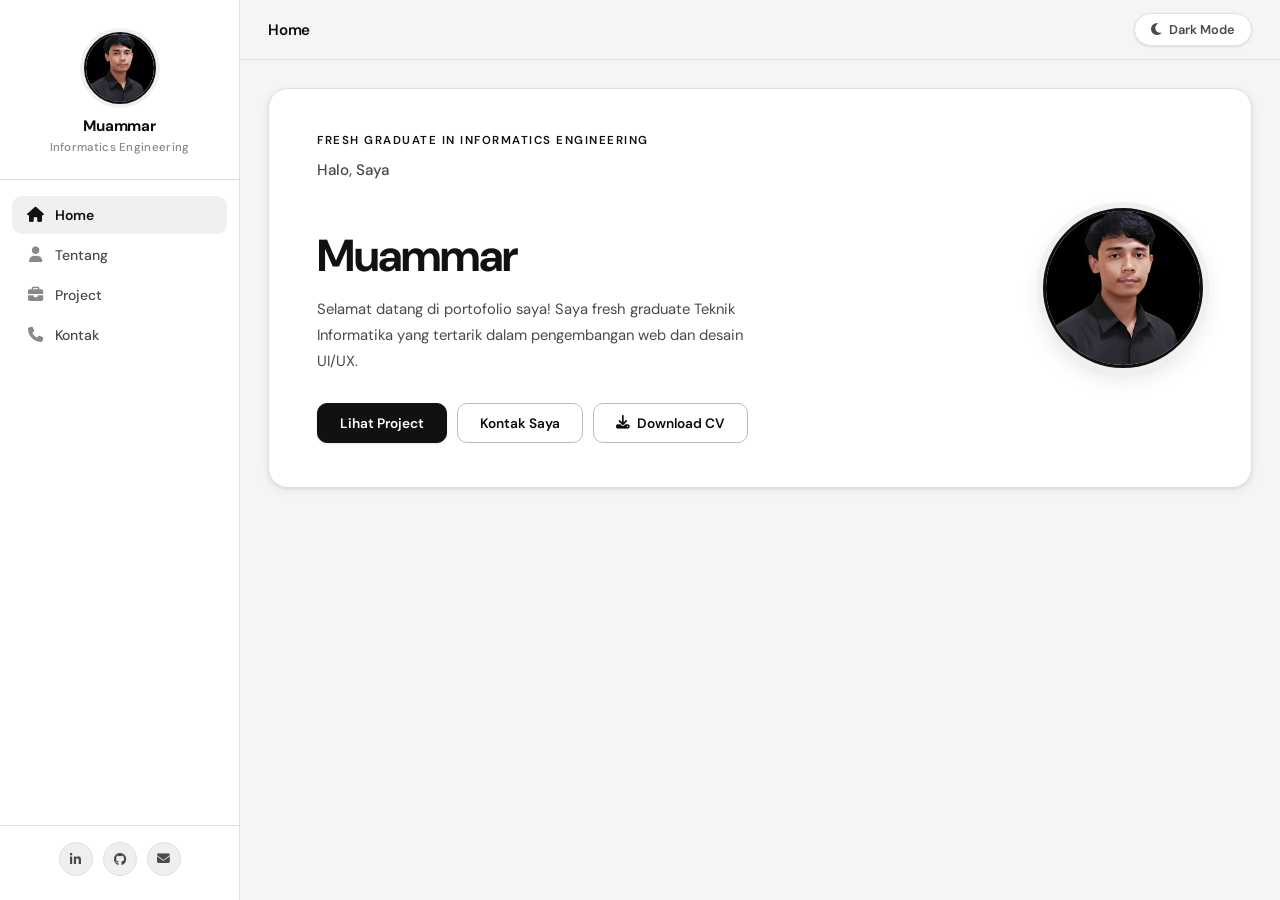
==== index.html @ 7c65591d "Add files via upload" ====
<!DOCTYPE html>
<html lang="id">
<head>
    <meta charset="UTF-8">
    <meta name="viewport" content="width=device-width, initial-scale=1.0, maximum-scale=5.0, viewport-fit=cover">
    <title>MUAMMAR - Home</title>
    <link rel="stylesheet" href="style.css">
    <link rel="stylesheet" href="https://cdnjs.cloudflare.com/ajax/libs/font-awesome/6.4.0/css/all.min.css">
    <link rel="preconnect" href="https://fonts.googleapis.com">
    <link rel="preconnect" href="https://fonts.gstatic.com" crossorigin>
    <link href="https://fonts.googleapis.com/css2?family=DM+Sans:wght@300;400;500;600;700&family=DM+Mono:wght@400;500&display=swap" rel="stylesheet">
    <link rel="icon" href="data:image/svg+xml,<svg xmlns=%22http://www.w3.org/2000/svg%22 viewBox=%220 0 100 100%22><text y=%22.9em%22 font-size=%2290%22>👨‍💻</text></svg>">
</head>
<body>

    <!-- SIDEBAR -->
    <aside class="sidebar" id="sidebar">
        <div class="sidebar-profile">
            <div class="sidebar-avatar">
                <img src="foto/foto1.jpeg" alt="Muammar">
            </div>
            <div class="sidebar-name">Muammar</div>
            <div class="sidebar-role">Informatics Engineering</div>
        </div>

        <nav class="sidebar-nav">
            <a href="index.html" class="nav-item active">
                <i class="fas fa-house"></i>
                <span>Home</span>
            </a>
            <a href="about.html" class="nav-item">
                <i class="fas fa-user"></i>
                <span>Tentang</span>
            </a>
            <a href="project.html" class="nav-item">
                <i class="fas fa-briefcase"></i>
                <span>Project</span>
            </a>
            <a href="contact.html" class="nav-item">
                <i class="fas fa-phone"></i>
                <span>Kontak</span>
            </a>
        </nav>

        <div class="sidebar-footer">
            <div class="sidebar-social">
                <a href="https://www.linkedin.com/in/muammar473/" target="_blank" aria-label="LinkedIn"><i class="fab fa-linkedin-in"></i></a>
                <a href="https://github.com/Ammar40404" target="_blank" aria-label="GitHub"><i class="fab fa-github"></i></a>
                <a href="mailto:muamar.idm008@gmail.com" aria-label="Email"><i class="fas fa-envelope"></i></a>
            </div>
        </div>
    </aside>

    <!-- MAIN WRAPPER -->
    <div class="main-wrapper">

        <!-- TOPBAR -->
        <header class="topbar">
            <div class="topbar-left">
                <span class="topbar-page">Home</span>
            </div>
            <div class="topbar-right">
                <button id="theme-toggle" class="theme-btn" aria-label="Toggle theme">
                    <i class="fas fa-moon" id="theme-icon"></i>
                    <span id="theme-label">Dark Mode</span>
                </button>
            </div>
        </header>

        <!-- PAGE CONTENT -->
        <main class="page-content">

            <!-- Hero Card -->
            <section class="hero-section">
                <div class="hero-card">
                    <div class="hero-card-body">
                        <div class="hero-text-block">
                            <p class="hero-eyebrow">Fresh Graduate in Informatics Engineering</p>
                            <h1 class="hero-name"><span class="hero-hi">Halo, Saya</span><br><span class="hero-highlight">Muammar</span></h1>
                            <p class="hero-desc">
                                Selamat datang di portofolio saya! Saya fresh graduate Teknik Informatika
                                yang tertarik dalam pengembangan web dan desain UI/UX.
                            </p>
                            <div class="hero-actions">
                                <a href="project.html" class="btn-primary">Lihat Project</a>
                                <a href="contact.html" class="btn-outline">Kontak Saya</a>
                                <a href="assets/MUAMMAR_CV.pdf" class="btn-outline" target="_blank" download>
                                    <i class="fas fa-download"></i> Download CV
                                </a>
                            </div>
                        </div>
                        <div class="hero-image-block">
                            <div class="hero-avatar-ring">
                                <img src="foto/foto1.jpeg" alt="Muammar" class="hero-avatar">
                            </div>
                        </div>
                    </div>
                </div>
            </section>

            
        </main>
    </div>

    <!-- MOBILE BOTTOM NAV -->
    <nav class="bottom-nav">
        <a href="index.html" class="bnav-item active">
            <i class="fas fa-house"></i>
            <span>Home</span>
        </a>
        <a href="about.html" class="bnav-item">
            <i class="fas fa-user"></i>
            <span>Tentang</span>
        </a>
        <a href="project.html" class="bnav-item">
            <i class="fas fa-briefcase"></i>
            <span>Project</span>
        </a>
        <a href="contact.html" class="bnav-item">
            <i class="fas fa-phone"></i>
            <span>Kontak</span>
        </a>
    </nav>

    <script src="script.js"></script>
</body>
</html>
---- style.css ----
/* ============================================================
   PORTOFOLIO MUAMMAR — STYLE.CSS
   Dashboard Sidebar Layout | Light & Dark Mode
   ============================================================ */

/* ===== CSS VARIABLES ===== */
:root {
    --sidebar-w: 240px;
    --topbar-h: 60px;
    --bottom-nav-h: 62px;

    /* Light Mode — Black & White */
    --bg:          #f5f5f5;
    --surface:     #ffffff;
    --surface-2:   #efefef;
    --border:      #e0e0e0;
    --border-2:    #bdbdbd;

    --text:        #0d0d0d;
    --text-2:      #4a4a4a;
    --text-3:      #888888;

    --accent:      #111111;
    --accent-dk:   #000000;
    --accent-lt:   #f0f0f0;

    --sidebar-bg:  #ffffff;
    --sidebar-border: #e0e0e0;
    --topbar-bg:   rgba(245, 245, 245, 0.96);

    --shadow-sm:   0 1px 3px rgba(0,0,0,0.07), 0 1px 2px rgba(0,0,0,0.04);
    --shadow:      0 2px 8px rgba(0,0,0,0.08), 0 1px 3px rgba(0,0,0,0.05);
    --shadow-lg:   0 8px 24px rgba(0,0,0,0.12), 0 2px 8px rgba(0,0,0,0.07);

    --radius-sm: 6px;
    --radius:    10px;
    --radius-lg: 14px;
    --radius-xl: 20px;
    --radius-full: 9999px;

    --transition: all 0.2s ease;
}

body.dark-mode {
    --bg:          #0a0a0a;
    --surface:     #141414;
    --surface-2:   #1c1c1c;
    --border:      #2a2a2a;
    --border-2:    #404040;

    --text:        #f2f2f2;
    --text-2:      #a0a0a0;
    --text-3:      #555555;

    --accent:      #eeeeee;
    --accent-dk:   #ffffff;
    --accent-lt:   #1e1e1e;

    --sidebar-bg:  #0f0f0f;
    --sidebar-border: #2a2a2a;
    --topbar-bg:   rgba(10, 10, 10, 0.96);

    --shadow-sm:   0 1px 3px rgba(0,0,0,0.4);
    --shadow:      0 2px 8px rgba(0,0,0,0.5);
    --shadow-lg:   0 8px 24px rgba(0,0,0,0.6);
}

/* ===== RESET ===== */
*, *::before, *::after { margin: 0; padding: 0; box-sizing: border-box; }

html { scroll-behavior: smooth; overflow-x: hidden; font-size: 16px; }

body {
    font-family: 'DM Sans', sans-serif;
    background-color: var(--bg);
    color: var(--text);
    min-height: 100vh;
    overflow-x: hidden;
    transition: background-color 0.3s ease, color 0.3s ease;
    -webkit-font-smoothing: antialiased;
}

a { text-decoration: none; color: inherit; transition: var(--transition); }
ul { list-style: none; }
img { max-width: 100%; height: auto; display: block; }
button { font-family: inherit; cursor: pointer; border: none; background: none; }

/* ============================================================
   SIDEBAR
   ============================================================ */
.sidebar {
    position: fixed;
    top: 0;
    left: 0;
    width: var(--sidebar-w);
    height: 100vh;
    background-color: var(--sidebar-bg);
    border-right: 1px solid var(--sidebar-border);
    display: flex;
    flex-direction: column;
    z-index: 100;
    transition: background-color 0.3s ease, border-color 0.3s ease;
    overflow-y: auto;
    overflow-x: hidden;
}

.sidebar::-webkit-scrollbar { width: 0; }

/* Profile block */
.sidebar-profile {
    padding: 32px 20px 24px;
    border-bottom: 1px solid var(--border);
    text-align: center;
}

.sidebar-avatar {
    width: 72px;
    height: 72px;
    border-radius: var(--radius-full);
    overflow: hidden;
    margin: 0 auto 12px;
    border: 2px solid var(--accent);
    box-shadow: 0 0 0 4px var(--accent-lt);
}

.sidebar-avatar img {
    width: 100%;
    height: 100%;
    object-fit: cover;
}

.sidebar-name {
    font-size: 0.95rem;
    font-weight: 700;
    color: var(--text);
    letter-spacing: -0.2px;
    margin-bottom: 4px;
}

.sidebar-role {
    font-size: 0.72rem;
    color: var(--text-3);
    font-weight: 500;
    letter-spacing: 0.3px;
}

/* Nav */
.sidebar-nav {
    flex: 1;
    padding: 16px 12px;
    display: flex;
    flex-direction: column;
    gap: 2px;
}

.nav-item {
    display: flex;
    align-items: center;
    gap: 11px;
    padding: 10px 14px;
    border-radius: var(--radius);
    color: var(--text-2);
    font-size: 0.875rem;
    font-weight: 500;
    transition: var(--transition);
    position: relative;
}

.nav-item i {
    font-size: 0.95rem;
    width: 18px;
    text-align: center;
    flex-shrink: 0;
    color: var(--text-3);
    transition: var(--transition);
}

.nav-item:hover {
    background-color: var(--surface-2);
    color: var(--text);
}

.nav-item:hover i { color: var(--accent); }

.nav-item.active {
    background-color: var(--accent-lt);
    color: var(--accent);
    font-weight: 600;
}

.nav-item.active i { color: var(--accent); }

/* Sidebar footer */
.sidebar-footer {
    padding: 16px 20px 24px;
    border-top: 1px solid var(--border);
}

.sidebar-social {
    display: flex;
    justify-content: center;
    gap: 10px;
}

.sidebar-social a {
    width: 34px;
    height: 34px;
    border-radius: var(--radius-full);
    background-color: var(--surface-2);
    border: 1px solid var(--border);
    display: flex;
    align-items: center;
    justify-content: center;
    font-size: 0.8rem;
    color: var(--text-2);
    transition: var(--transition);
}

.sidebar-social a:hover {
    background-color: var(--accent);
    color: #fff;
    border-color: var(--accent);
}

body.dark-mode .sidebar-social a:hover { color: #0a0a0a; }

/* ============================================================
   MAIN WRAPPER + TOPBAR
   ============================================================ */
.main-wrapper {
    margin-left: var(--sidebar-w);
    min-height: 100vh;
    display: flex;
    flex-direction: column;
}

.topbar {
    position: sticky;
    top: 0;
    z-index: 90;
    height: var(--topbar-h);
    background-color: var(--topbar-bg);
    backdrop-filter: blur(16px);
    -webkit-backdrop-filter: blur(16px);
    border-bottom: 1px solid var(--border);
    display: flex;
    align-items: center;
    justify-content: space-between;
    padding: 0 28px;
    transition: background-color 0.3s ease, border-color 0.3s ease;
}

.topbar-left { display: flex; align-items: center; gap: 12px; }

.topbar-page {
    font-size: 0.95rem;
    font-weight: 600;
    color: var(--text);
    letter-spacing: -0.2px;
}

.topbar-right { display: flex; align-items: center; gap: 12px; }

/* Theme button */
.theme-btn {
    display: flex;
    align-items: center;
    gap: 8px;
    padding: 7px 16px;
    background-color: var(--surface);
    border: 1px solid var(--border);
    border-radius: var(--radius-full);
    font-size: 0.8rem;
    font-weight: 600;
    color: var(--text-2);
    transition: var(--transition);
    box-shadow: var(--shadow-sm);
    cursor: pointer;
}

.theme-btn i { font-size: 0.85rem; }

.theme-btn:hover {
    border-color: var(--accent);
    color: var(--accent);
    background-color: var(--accent-lt);
}

/* ============================================================
   PAGE CONTENT
   ============================================================ */
.page-content {
    flex: 1;
    padding: 28px;
    display: flex;
    flex-direction: column;
    gap: 20px;
    max-width: 1100px;
    width: 100%;
}

/* ============================================================
   HOME PAGE
   ============================================================ */

/* Hero Card */
.hero-section { width: 100%; }

.hero-card {
    background-color: var(--surface);
    border: 1px solid var(--border);
    border-radius: var(--radius-xl);
    box-shadow: var(--shadow);
    overflow: hidden;
}

.hero-card-body {
    display: grid;
    grid-template-columns: 1fr auto;
    align-items: center;
    gap: 40px;
    padding: 44px 48px;
}

.hero-eyebrow {
    font-size: 0.72rem;
    font-weight: 600;
    text-transform: uppercase;
    letter-spacing: 1.5px;
    color: var(--accent);
    margin-bottom: 14px;
}

.hero-name {
    font-size: clamp(2rem, 4vw, 2.8rem);
    font-weight: 700;
    line-height: 1.1;
    margin-bottom: 16px;
    color: var(--text);
    letter-spacing: -1px;
}

.hero-hi {
    display: block;
    font-size: 0.95rem;
    font-weight: 500;
    color: var(--text-2);
    letter-spacing: 0;
    margin-bottom: 4px;
}

.hero-highlight { color: var(--accent); }

.hero-desc {
    font-size: 0.925rem;
    color: var(--text-2);
    line-height: 1.75;
    max-width: 440px;
    margin-bottom: 28px;
}

.hero-actions {
    display: flex;
    align-items: center;
    gap: 10px;
    flex-wrap: wrap;
}

.btn-primary {
    display: inline-flex;
    align-items: center;
    gap: 7px;
    padding: 10px 22px;
    background-color: var(--accent);
    color: #fff;
    border-radius: var(--radius);
    font-size: 0.855rem;
    font-weight: 600;
    border: 1.5px solid var(--accent);
    transition: var(--transition);
    box-shadow: var(--shadow-sm);
}

.btn-primary:hover {
    background-color: var(--accent-dk);
    border-color: var(--accent-dk);
    transform: translateY(-1px);
    box-shadow: var(--shadow);
}

body.dark-mode .btn-primary { color: #0a0a0a; }
body.dark-mode .btn-primary:hover { color: #0a0a0a; }

.btn-outline {
    display: inline-flex;
    align-items: center;
    gap: 7px;
    padding: 10px 22px;
    background-color: transparent;
    color: var(--text);
    border-radius: var(--radius);
    font-size: 0.855rem;
    font-weight: 600;
    border: 1.5px solid var(--border-2);
    transition: var(--transition);
}

.btn-outline:hover {
    border-color: var(--accent);
    color: var(--text);
    background-color: var(--accent-lt);
}

.hero-image-block { flex-shrink: 0; }

.hero-avatar-ring {
    width: 160px;
    height: 160px;
    border-radius: var(--radius-full);
    overflow: hidden;
    border: 3px solid var(--accent);
    box-shadow: 0 0 0 6px var(--accent-lt), var(--shadow-lg);
}

.hero-avatar {
    width: 100%;
    height: 100%;
    object-fit: cover;
}

/* Stats Row */
.stats-row {
    display: grid;
    grid-template-columns: repeat(4, 1fr);
    gap: 14px;
}

.stat-card {
    background-color: var(--surface);
    border: 1px solid var(--border);
    border-radius: var(--radius-lg);
    padding: 20px 18px;
    display: flex;
    align-items: center;
    gap: 14px;
    box-shadow: var(--shadow-sm);
    transition: var(--transition);
}

.stat-card:hover {
    border-color: var(--accent);
    box-shadow: var(--shadow);
    transform: translateY(-1px);
}

.stat-icon {
    width: 42px;
    height: 42px;
    border-radius: var(--radius);
    background-color: var(--accent-lt);
    display: flex;
    align-items: center;
    justify-content: center;
    font-size: 1rem;
    color: var(--accent);
    flex-shrink: 0;
}

.stat-value {
    font-size: 1.1rem;
    font-weight: 700;
    color: var(--text);
    letter-spacing: -0.3px;
    line-height: 1.1;
}

.stat-label {
    font-size: 0.72rem;
    color: var(--text-3);
    font-weight: 500;
    margin-top: 2px;
}

/* Quick Row */
.quick-row {
    display: grid;
    grid-template-columns: 1fr 1fr;
    gap: 14px;
}

.section-card {
    background-color: var(--surface);
    border: 1px solid var(--border);
    border-radius: var(--radius-lg);
    padding: 24px;
    box-shadow: var(--shadow-sm);
}

.section-card-header {
    display: flex;
    align-items: center;
    gap: 10px;
    margin-bottom: 18px;
    padding-bottom: 14px;
    border-bottom: 1px solid var(--border);
}

.section-card-header i {
    width: 32px;
    height: 32px;
    border-radius: var(--radius-sm);
    background-color: var(--accent-lt);
    color: var(--accent);
    display: flex;
    align-items: center;
    justify-content: center;
    font-size: 0.85rem;
}

.section-card-header h2,
.section-card-header h3 {
    font-size: 0.95rem;
    font-weight: 700;
    color: var(--text);
    letter-spacing: -0.2px;
}

.section-card-header h2::after { display: none; }

/* Skill pills */
.skill-pills {
    display: flex;
    flex-wrap: wrap;
    gap: 7px;
}

.pill {
    padding: 5px 12px;
    background-color: var(--surface-2);
    border: 1px solid var(--border);
    border-radius: var(--radius-full);
    font-size: 0.78rem;
    font-weight: 500;
    color: var(--text-2);
    transition: var(--transition);
}

.pill:hover {
    background-color: var(--accent-lt);
    border-color: var(--accent);
    color: var(--accent);
}

/* Info list */
.info-list {
    display: flex;
    flex-direction: column;
    gap: 10px;
}

.info-list li {
    display: flex;
    align-items: center;
    gap: 10px;
    font-size: 0.855rem;
    color: var(--text-2);
    font-weight: 400;
}

.info-list li i {
    width: 16px;
    color: var(--accent);
    font-size: 0.8rem;
    flex-shrink: 0;
}

/* ============================================================
   ABOUT PAGE
   ============================================================ */
.about-section { width: 100%; }

.about-desc {
    font-size: 0.925rem;
    color: var(--text-2);
    line-height: 1.82;
    margin: 0;
}

.about-desc strong { color: var(--text); font-weight: 600; }

/* Two col */
.two-col-row {
    display: grid;
    grid-template-columns: 1fr 1fr;
    gap: 14px;
}

/* Timeline */
.timeline-item {
    display: flex;
    gap: 14px;
    align-items: flex-start;
}

.timeline-dot {
    width: 10px;
    height: 10px;
    border-radius: var(--radius-full);
    background-color: var(--border-2);
    margin-top: 5px;
    flex-shrink: 0;
}

.timeline-dot.accent { background-color: var(--accent); }

.timeline-title {
    font-size: 0.9rem;
    font-weight: 700;
    color: var(--text);
    margin-bottom: 3px;
}

.timeline-sub {
    font-size: 0.82rem;
    color: var(--text-2);
    margin-bottom: 8px;
}

.timeline-meta {
    display: flex;
    align-items: center;
    gap: 8px;
    flex-wrap: wrap;
    margin-bottom: 8px;
}

.badge-date {
    font-size: 0.72rem;
    font-weight: 600;
    background-color: var(--surface-2);
    border: 1px solid var(--border);
    border-radius: var(--radius-full);
    padding: 3px 10px;
    color: var(--text-2);
}

.badge-info {
    font-size: 0.72rem;
    font-weight: 600;
    background-color: var(--accent-lt);
    border: 1px solid var(--accent);
    border-radius: var(--radius-full);
    padding: 3px 10px;
    color: var(--accent);
}

.cert-link {
    display: inline-flex;
    align-items: center;
    gap: 6px;
    font-size: 0.8rem;
    font-weight: 600;
    color: var(--accent);
    padding: 7px 14px;
    border: 1px solid var(--accent);
    border-radius: var(--radius);
    transition: var(--transition);
}

.cert-link:hover {
    background-color: var(--accent);
    color: #fff;
}

body.dark-mode .cert-link:hover { color: #0a0a0a; }

.cert-link i { font-size: 0.7rem; }

/* Skills grid about */
.skills-grid-about {
    display: grid;
    grid-template-columns: repeat(5, 1fr);
    gap: 10px;
}

@media (min-width: 900px) {
    .skills-grid-about { grid-template-columns: repeat(6, 1fr); }
}

.skill-about-item {
    display: flex;
    flex-direction: column;
    align-items: center;
    gap: 7px;
    padding: 14px 8px;
    background-color: var(--surface-2);
    border: 1px solid var(--border);
    border-radius: var(--radius);
    transition: var(--transition);
}

.skill-about-item:hover {
    border-color: var(--accent);
    background-color: var(--accent-lt);
    transform: translateY(-2px);
    box-shadow: var(--shadow);
}

.skill-about-item img {
    width: 30px;
    height: 30px;
    object-fit: contain;
}

.skill-about-item span {
    font-size: 0.68rem;
    font-weight: 600;
    color: var(--text-2);
    letter-spacing: 0.2px;
}

.skill-about-item:hover span { color: var(--accent); }

/* ============================================================
   PROJECT PAGE
   ============================================================ */

/* Filter bar */
.project-filter-bar {
    display: flex;
    gap: 8px;
    flex-wrap: wrap;
    margin-bottom: 4px;
}

.filter-btn {
    padding: 7px 18px;
    border-radius: var(--radius-full);
    border: 1.5px solid var(--border);
    background-color: var(--surface);
    font-size: 0.8rem;
    font-weight: 600;
    color: var(--text-2);
    transition: var(--transition);
    cursor: pointer;
    box-shadow: var(--shadow-sm);
}

.filter-btn:hover {
    border-color: var(--accent);
    color: var(--accent);
    background-color: var(--accent-lt);
}

.filter-btn.active {
    background-color: var(--accent);
    color: #fff;
    border-color: var(--accent);
}

body.dark-mode .filter-btn.active { color: #0a0a0a; }

/* Projects grid */
.projects-grid {
    display: grid;
    grid-template-columns: repeat(4, 1fr);
    gap: 14px;
}

.project-item {
    opacity: 1;
    transition: opacity 0.25s ease;
}

.project-card {
    border-radius: var(--radius-lg);
    overflow: hidden;
    cursor: pointer;
    box-shadow: var(--shadow);
    transition: transform 0.28s ease, box-shadow 0.28s ease;
    background-color: var(--surface-2);
}

.project-card:hover {
    transform: translateY(-5px);
    box-shadow: var(--shadow-lg);
}

.project-img-wrap {
    position: relative;
    aspect-ratio: 3 / 4;
    overflow: hidden;
}

.project-img-wrap img {
    width: 100%;
    height: 100%;
    object-fit: cover;
    transition: transform 0.5s ease;
}

.project-card:hover .project-img-wrap img {
    transform: scale(1.06);
}

.project-img-wrap::after {
    content: '';
    position: absolute;
    inset: 0;
    background: linear-gradient(to bottom, transparent 35%, rgba(0,0,0,0.3) 60%, rgba(0,0,0,0.85) 100%);
    z-index: 1;
}

.proj-badge {
    position: absolute;
    top: 10px;
    left: 10px;
    padding: 3px 10px;
    font-size: 0.6rem;
    font-weight: 700;
    text-transform: uppercase;
    letter-spacing: 0.5px;
    border-radius: var(--radius-sm);
    z-index: 3;
}

.proj-badge.web      { background: #111; color: #fff; }
.proj-badge.uiux     { background: #6c5ce7; color: #fff; }
.proj-badge.branding { background: #1a9e6e; color: #fff; }
.proj-badge.mobile   { background: #e17055; color: #fff; }

.proj-overlay {
    position: absolute;
    bottom: 0;
    left: 0;
    right: 0;
    padding: 10px 14px 16px;
    z-index: 2;
}

.proj-overlay-label {
    display: block;
    font-size: 0.6rem;
    color: rgba(255,255,255,0.65);
    font-weight: 500;
    letter-spacing: 0.3px;
    margin-bottom: 3px;
}

.proj-overlay h3 {
    font-size: clamp(0.78rem, 1.1vw, 1rem);
    font-weight: 700;
    color: #fff;
    line-height: 1.25;
    text-shadow: 0 1px 4px rgba(0,0,0,0.4);
}

/* ============================================================
   CONTACT PAGE
   ============================================================ */
.contact-grid {
    display: grid;
    grid-template-columns: repeat(2, 1fr);
    gap: 14px;
    max-width: 700px;
}

@media (min-width: 800px) {
    .contact-grid { grid-template-columns: repeat(4, 1fr); max-width: 100%; }
}

.contact-card {
    background-color: var(--surface);
    border: 1px solid var(--border);
    border-radius: var(--radius-lg);
    padding: 28px 20px 24px;
    text-align: center;
    display: flex;
    flex-direction: column;
    align-items: center;
    gap: 10px;
    box-shadow: var(--shadow-sm);
    transition: var(--transition);
}

.contact-card:hover {
    border-color: var(--accent);
    box-shadow: var(--shadow-lg);
    transform: translateY(-3px);
}

.contact-card-icon {
    width: 48px;
    height: 48px;
    border-radius: var(--radius-full);
    background-color: var(--accent-lt);
    color: var(--accent);
    display: flex;
    align-items: center;
    justify-content: center;
    font-size: 1.1rem;
    flex-shrink: 0;
    transition: var(--transition);
}

.contact-card:hover .contact-card-icon {
    background-color: var(--accent);
    color: #fff;
}

.contact-card h4 {
    font-size: 0.85rem;
    font-weight: 700;
    color: var(--text);
}

.contact-card p {
    font-size: 0.8rem;
    color: var(--text-2);
    margin: 0;
    word-break: break-word;
    line-height: 1.5;
}

.contact-social-card { grid-column: 1 / -1; }

@media (min-width: 800px) {
    .contact-social-card { grid-column: span 1; }
}

.contact-socials {
    display: flex;
    justify-content: center;
    gap: 10px;
    margin-top: 4px;
}

.contact-socials a {
    width: 38px;
    height: 38px;
    border-radius: var(--radius-full);
    background-color: var(--surface-2);
    border: 1px solid var(--border);
    display: flex;
    align-items: center;
    justify-content: center;
    font-size: 0.88rem;
    color: var(--text-2);
    transition: var(--transition);
}

.contact-socials a:hover {
    background-color: var(--accent);
    color: #fff;
    border-color: var(--accent);
    transform: translateY(-2px);
}

body.dark-mode .contact-socials a:hover { color: #0a0a0a; }

/* ============================================================
   MODAL (reused from project page)
   ============================================================ */
.modal {
    display: none;
    position: fixed;
    inset: 0;
    background-color: rgba(0,0,0,0.80);
    z-index: 9999;
    overflow-y: auto;
    backdrop-filter: blur(5px);
    -webkit-backdrop-filter: blur(5px);
}

.modal.show { display: block; }

.modal-content {
    position: relative;
    background-color: var(--surface);
    border: 1px solid var(--border);
    margin: 40px auto;
    max-width: 1100px;
    width: 95%;
    border-radius: var(--radius-xl);
    box-shadow: 0 32px 80px rgba(0,0,0,0.35);
    animation: modalIn 0.3s cubic-bezier(0.22,1,0.36,1);
}

@keyframes modalIn {
    from { transform: translateY(40px) scale(0.97); opacity: 0; }
    to   { transform: translateY(0) scale(1); opacity: 1; }
}

.modal-header {
    padding: 14px 20px;
    border-bottom: 1px solid var(--border);
    display: flex;
    justify-content: flex-end;
}

.modal-close {
    background: none;
    border: none;
    font-size: 1.6rem;
    cursor: pointer;
    color: var(--text-3);
    width: 36px;
    height: 36px;
    display: flex;
    align-items: center;
    justify-content: center;
    border-radius: var(--radius-full);
    transition: var(--transition);
    line-height: 1;
}

.modal-close:hover {
    background-color: var(--surface-2);
    color: var(--text);
    transform: rotate(90deg);
}

.modal-body { padding: 24px 26px 28px; }

.modal-grid {
    display: grid;
    grid-template-columns: 1fr 1fr;
    gap: 32px;
    align-items: start;
}

.modal-left {
    display: flex;
    flex-direction: column;
    gap: 16px;
}

.modal-main-image {
    width: 100%;
    background-color: var(--surface-2);
    border-radius: var(--radius-lg);
    overflow: hidden;
    border: 1px solid var(--border);
    display: flex;
    align-items: center;
    justify-content: center;
    max-height: 440px;
}

.modal-main-image img {
    width: 100%;
    height: auto;
    object-fit: contain;
    max-height: 440px;
    display: block;
}

.modal-thumbnails-section {
    background-color: var(--surface-2);
    border: 1px solid var(--border);
    border-radius: var(--radius-lg);
    padding: 14px 16px;
}

.modal-thumbnails-wrapper {
    display: flex;
    align-items: center;
    gap: 8px;
    width: 100%;
}

.thumb-nav {
    width: 28px;
    height: 28px;
    border-radius: var(--radius-full);
    background-color: var(--accent);
    color: #fff;
    border: none;
    display: flex;
    align-items: center;
    justify-content: center;
    cursor: pointer;
    flex-shrink: 0;
    transition: var(--transition);
}

body.dark-mode .thumb-nav { color: #0a0a0a; }

.thumb-nav:hover:not(:disabled) { background-color: var(--accent-dk); }

.thumb-nav:disabled {
    background-color: var(--surface-2);
    color: var(--text-3);
    cursor: not-allowed;
    opacity: 0.5;
}

.thumb-nav i { font-size: 0.7rem; }

.modal-thumbnails-container {
    flex: 1;
    overflow: hidden;
    border-radius: var(--radius-sm);
    width: calc(7 * (72px + 8px));
}

.modal-thumbnails {
    display: flex;
    gap: 8px;
    transition: transform 0.3s ease;
    will-change: transform;
}

.modal-thumb {
    width: 72px;
    height: 72px;
    border-radius: var(--radius);
    cursor: pointer;
    object-fit: cover;
    border: 2px solid transparent;
    opacity: 0.6;
    flex-shrink: 0;
    transition: var(--transition);
}

.modal-thumb:hover { opacity: 0.9; border-color: var(--border-2); }

.modal-thumb.active {
    border-color: var(--accent);
    opacity: 1;
    box-shadow: 0 0 0 2px var(--accent);
}

.modal-right {
    max-height: 70vh;
    overflow-y: auto;
    padding-right: 12px;
}

.modal-right::-webkit-scrollbar { width: 4px; }
.modal-right::-webkit-scrollbar-track { background: var(--surface-2); border-radius: 4px; }
.modal-right::-webkit-scrollbar-thumb { background: var(--border-2); border-radius: 4px; }

.modal-project-header { margin-bottom: 22px; }

.modal-project-header h2 {
    font-size: 1.5rem;
    margin-bottom: 10px;
    text-align: left;
    letter-spacing: -0.4px;
    color: var(--text);
}

.modal-project-header h2::after { display: none; }

.modal-project-meta {
    display: flex;
    gap: 10px;
    align-items: center;
    flex-wrap: wrap;
}

.modal-category {
    background-color: var(--accent);
    color: #fff;
    padding: 3px 12px;
    border-radius: var(--radius-full);
    font-size: 0.7rem;
    font-weight: 700;
    text-transform: uppercase;
    letter-spacing: 0.7px;
}

body.dark-mode .modal-category { color: #0a0a0a; }

.modal-year {
    font-size: 0.82rem;
    color: var(--text-3);
    font-weight: 500;
}

.modal-description { margin-bottom: 20px; }

.modal-description h4 {
    font-size: 0.78rem;
    font-weight: 700;
    color: var(--text);
    text-transform: uppercase;
    letter-spacing: 0.9px;
    margin-bottom: 8px;
}

.modal-description p {
    color: var(--text-2);
    line-height: 1.75;
    font-size: 0.9rem;
    margin: 0;
}

.modal-tags {
    display: flex;
    flex-wrap: wrap;
    gap: 6px;
    margin-bottom: 24px;
}

.modal-tag {
    background-color: var(--surface-2);
    border: 1px solid var(--border);
    color: var(--text-2);
    padding: 4px 12px;
    border-radius: var(--radius-full);
    font-size: 0.75rem;
    font-weight: 600;
    transition: var(--transition);
    cursor: default;
}

.modal-tag:hover {
    background-color: var(--accent-lt);
    border-color: var(--accent);
    color: var(--text);
}

.modal-actions {
    display: flex;
    flex-direction: column;
    gap: 8px;
}

.modal-links-count {
    display: flex;
    align-items: center;
    gap: 6px;
    font-size: 0.78rem;
    color: var(--text-3);
    margin-bottom: 4px;
}

.modal-links-count i { color: var(--accent); }

.modal-link-btn {
    display: flex;
    align-items: center;
    justify-content: center;
    gap: 9px;
    padding: 11px 18px;
    border: none;
    border-radius: var(--radius);
    font-family: inherit;
    font-size: 0.875rem;
    font-weight: 600;
    cursor: pointer;
    transition: var(--transition);
    text-decoration: none;
    width: 100%;
}

.modal-link-btn.website   { background: #111; color: #fff; }
.modal-link-btn.website:hover   { background: #000; transform: translateY(-1px); }
.modal-link-btn.behance   { background: #1769ff; color: #fff; }
.modal-link-btn.behance:hover   { background: #0057e0; transform: translateY(-1px); }
.modal-link-btn.prototype { background: #6c5ce7; color: #fff; }
.modal-link-btn.prototype:hover { background: #5849c2; transform: translateY(-1px); }
.modal-link-btn.github    { background: #1a1a1a; color: #fff; }
.modal-link-btn.github:hover    { background: #000; transform: translateY(-1px); }
.modal-link-btn.figma     { background: #a259ff; color: #fff; }
.modal-link-btn.figma:hover     { background: #8a3ff0; transform: translateY(-1px); }
.modal-link-btn.secondary {
    background-color: var(--surface-2);
    border: 1px solid var(--border);
    color: var(--text);
}
.modal-link-btn.secondary:hover {
    background-color: var(--accent);
    color: #fff;
    border-color: var(--accent);
}

body.dark-mode .modal-link-btn.secondary:hover { color: #0a0a0a; }

@media (max-width: 900px) {
    .modal-grid { grid-template-columns: 1fr; gap: 20px; }
    .modal-right { max-height: none; padding-right: 0; }
    .modal-main-image { max-height: 340px; }
    .modal-main-image img { max-height: 340px; }
    .modal-thumbnails-container { width: calc(4 * (66px + 8px)); }
    .modal-thumb { width: 66px; height: 66px; }
}

@media (max-width: 600px) {
    .modal-content { margin: 10px auto; border-radius: var(--radius-lg); }
    .modal-body { padding: 14px 14px 18px; }
    .modal-thumbnails-container { width: calc(3 * (58px + 8px)); }
    .modal-thumb { width: 58px; height: 58px; }
}

/* ============================================================
   MOBILE BOTTOM NAV
   ============================================================ */
.bottom-nav {
    display: none;
}

@media (max-width: 768px) {
    .bottom-nav {
        display: flex;
        position: fixed;
        bottom: 0;
        left: 0;
        width: 100%;
        height: var(--bottom-nav-h);
        background-color: var(--surface);
        border-top: 1px solid var(--border);
        z-index: 200;
        justify-content: space-around;
        align-items: center;
        backdrop-filter: blur(20px);
        -webkit-backdrop-filter: blur(20px);
    }

    .sidebar { display: none; }
    .main-wrapper { margin-left: 0; padding-bottom: var(--bottom-nav-h); }
    .topbar { padding: 0 16px; }
}

.bnav-item {
    display: flex;
    flex-direction: column;
    align-items: center;
    justify-content: center;
    gap: 3px;
    flex: 1;
    padding: 6px 0;
    color: var(--text-3);
    font-size: 0;
    transition: var(--transition);
}

.bnav-item i { font-size: 1.15rem; }

.bnav-item span {
    font-size: 0.62rem;
    font-weight: 600;
    letter-spacing: 0.2px;
}

.bnav-item.active { color: var(--accent); }
.bnav-item:hover  { color: var(--accent); }

/* ============================================================
   RESPONSIVE — DESKTOP ADJUSTMENTS
   ============================================================ */
@media (max-width: 1100px) {
    .stats-row { grid-template-columns: repeat(2, 1fr); }
    .projects-grid { grid-template-columns: repeat(3, 1fr); }
}

@media (max-width: 900px) {
    .hero-card-body { grid-template-columns: 1fr; text-align: center; gap: 28px; padding: 32px 28px; }
    .hero-image-block { display: none; }
    .hero-desc { max-width: 100%; }
    .hero-actions { justify-content: center; }
    .quick-row { grid-template-columns: 1fr; }
    .two-col-row { grid-template-columns: 1fr; }
    .projects-grid { grid-template-columns: repeat(2, 1fr); }
    .skills-grid-about { grid-template-columns: repeat(4, 1fr); }
}

@media (max-width: 768px) {
    .page-content { padding: 18px; gap: 14px; }
    .stats-row { grid-template-columns: repeat(2, 1fr); gap: 10px; }
    .hero-card-body { padding: 24px 20px; }
    .hero-name { font-size: 1.8rem; }
    .contact-grid { grid-template-columns: repeat(2, 1fr); }
    .skills-grid-about { grid-template-columns: repeat(3, 1fr); }
}

@media (max-width: 480px) {
    .projects-grid { grid-template-columns: repeat(2, 1fr); gap: 8px; }
    .hero-actions { flex-direction: column; align-items: stretch; }
    .btn-primary, .btn-outline { text-align: center; justify-content: center; }
    .contact-grid { grid-template-columns: 1fr; }
    .skills-grid-about { grid-template-columns: repeat(3, 1fr); }
}

/* ============================================================
   PRINT
   ============================================================ */
@media print {
    .sidebar, .topbar, .bottom-nav, .modal { display: none !important; }
    .main-wrapper { margin-left: 0 !important; }
}

@media (max-width: 900px) {
    .hero-card-body {
        grid-template-columns: 1fr;
        text-align: center;
        gap: 20px;
        padding: 32px 28px;
        /* Balik urutan: foto di atas, teks di bawah */
        display: flex;
        flex-direction: column-reverse;
    }
    .hero-image-block {
        display: flex;          /* tampilkan foto */
        justify-content: center;
    }
    .hero-avatar-ring {
        width: 110px;
        height: 110px;
    }
    .hero-desc { max-width: 100%; }
    .hero-actions { justify-content: center; }
    .quick-row { grid-template-columns: 1fr; }
    .two-col-row { grid-template-columns: 1fr; }
    .projects-grid { grid-template-columns: repeat(2, 1fr); }
    .skills-grid-about { grid-template-columns: repeat(4, 1fr); }
}
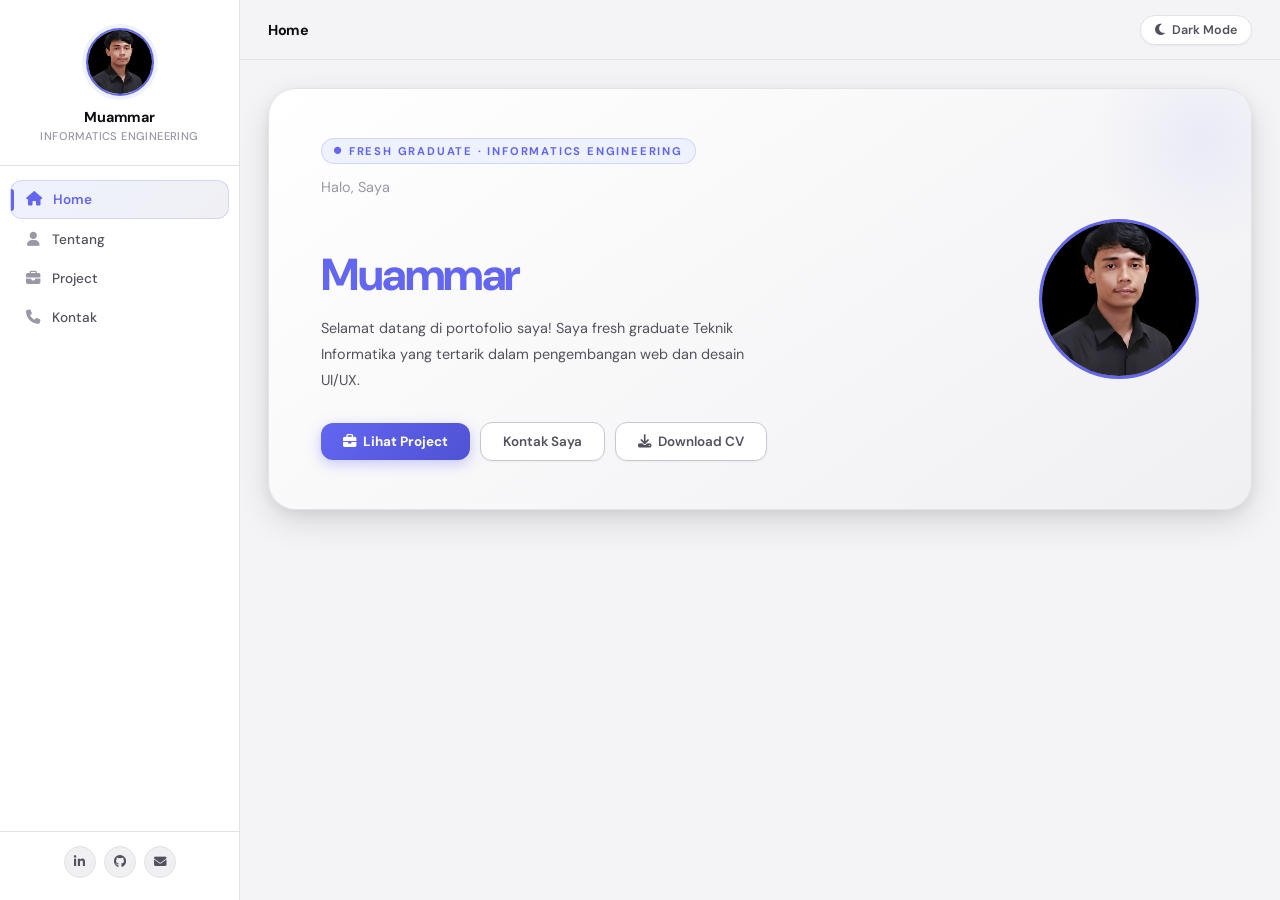
==== commit eddd9cd3: "Add files via upload" ====
--- a/index.html
+++ b/index.html
@@ -8,7 +8,7 @@
     <link rel="stylesheet" href="https://cdnjs.cloudflare.com/ajax/libs/font-awesome/6.4.0/css/all.min.css">
     <link rel="preconnect" href="https://fonts.googleapis.com">
     <link rel="preconnect" href="https://fonts.gstatic.com" crossorigin>
-    <link href="https://fonts.googleapis.com/css2?family=DM+Sans:wght@300;400;500;600;700&family=DM+Mono:wght@400;500&display=swap" rel="stylesheet">
+    <link href="https://fonts.googleapis.com/css2?family=DM+Sans:ital,opsz,wght@0,9..40,300;0,9..40,400;0,9..40,500;0,9..40,600;0,9..40,700;1,9..40,400&family=DM+Mono:wght@400;500&display=swap" rel="stylesheet">
     <link rel="icon" href="data:image/svg+xml,<svg xmlns=%22http://www.w3.org/2000/svg%22 viewBox=%220 0 100 100%22><text y=%22.9em%22 font-size=%2290%22>👨‍💻</text></svg>">
 </head>
 <body>
@@ -75,14 +75,22 @@
                 <div class="hero-card">
                     <div class="hero-card-body">
                         <div class="hero-text-block">
-                            <p class="hero-eyebrow">Fresh Graduate in Informatics Engineering</p>
-                            <h1 class="hero-name"><span class="hero-hi">Halo, Saya</span><br><span class="hero-highlight">Muammar</span></h1>
+                            <p class="hero-eyebrow">
+                                <i class="fas fa-circle" style="font-size:0.45rem;color:var(--highlight);"></i>
+                                Fresh Graduate · Informatics Engineering
+                            </p>
+                            <h1 class="hero-name">
+                                <span class="hero-hi">Halo, Saya</span><br>
+                                <span class="hero-highlight" id="typed-name">Muammar</span>
+                            </h1>
                             <p class="hero-desc">
                                 Selamat datang di portofolio saya! Saya fresh graduate Teknik Informatika
                                 yang tertarik dalam pengembangan web dan desain UI/UX.
                             </p>
                             <div class="hero-actions">
-                                <a href="project.html" class="btn-primary">Lihat Project</a>
+                                <a href="project.html" class="btn-primary">
+                                    <i class="fas fa-briefcase"></i> Lihat Project
+                                </a>
                                 <a href="contact.html" class="btn-outline">Kontak Saya</a>
                                 <a href="assets/MUAMMAR_CV.pdf" class="btn-outline" target="_blank" download>
                                     <i class="fas fa-download"></i> Download CV
@@ -90,7 +98,7 @@
                             </div>
                         </div>
                         <div class="hero-image-block">
-                            <div class="hero-avatar-ring">
+                            <div class="hero-avatar-ring breathing-glow">
                                 <img src="foto/foto1.jpeg" alt="Muammar" class="hero-avatar">
                             </div>
                         </div>
@@ -98,7 +106,6 @@
                 </div>
             </section>
 
-            
         </main>
     </div>
 
--- a/style.css
+++ b/style.css
@@ -1,7 +1,10 @@
 /* ============================================================
    PORTOFOLIO MUAMMAR — STYLE.CSS
-   Dashboard Sidebar Layout | Light & Dark Mode
+   Dashboard Sidebar Layout | Light & Dark Mode | v2.0
    ============================================================ */
+
+/* ===== GOOGLE FONTS ===== */
+@import url('https://fonts.googleapis.com/css2?family=DM+Sans:ital,opsz,wght@0,9..40,300;0,9..40,400;0,9..40,500;0,9..40,600;0,9..40,700;1,9..40,400&family=DM+Mono:wght@400;500&display=swap');
 
 /* ===== CSS VARIABLES ===== */
 :root {
@@ -9,60 +12,81 @@
     --topbar-h: 60px;
     --bottom-nav-h: 62px;
 
-    /* Light Mode — Black & White */
-    --bg:          #f5f5f5;
+    /* Light Mode */
+    --bg:          #f4f4f6;
     --surface:     #ffffff;
-    --surface-2:   #efefef;
-    --border:      #e0e0e0;
-    --border-2:    #bdbdbd;
-
-    --text:        #0d0d0d;
-    --text-2:      #4a4a4a;
-    --text-3:      #888888;
-
-    --accent:      #111111;
-    --accent-dk:   #000000;
-    --accent-lt:   #f0f0f0;
+    --surface-2:   #f0f0f3;
+    --surface-3:   #e8e8ec;
+    --border:      #e2e2e8;
+    --border-2:    #c8c8d4;
+
+    --text:        #0d0d12;
+    --text-2:      #52525e;
+    --text-3:      #9898a6;
+
+    --accent:      #1a1a2e;
+    --accent-2:    #16213e;
+    --accent-dk:   #0d0d1a;
+    --accent-lt:   #eeeef5;
+    --accent-rgb:  26, 26, 46;
+
+    --highlight:   #6366f1;
+    --highlight-lt:#eef2ff;
+    --highlight-dk:#4f52d3;
 
     --sidebar-bg:  #ffffff;
-    --sidebar-border: #e0e0e0;
-    --topbar-bg:   rgba(245, 245, 245, 0.96);
-
-    --shadow-sm:   0 1px 3px rgba(0,0,0,0.07), 0 1px 2px rgba(0,0,0,0.04);
-    --shadow:      0 2px 8px rgba(0,0,0,0.08), 0 1px 3px rgba(0,0,0,0.05);
-    --shadow-lg:   0 8px 24px rgba(0,0,0,0.12), 0 2px 8px rgba(0,0,0,0.07);
-
-    --radius-sm: 6px;
-    --radius:    10px;
-    --radius-lg: 14px;
-    --radius-xl: 20px;
+    --sidebar-border: #e2e2e8;
+    --topbar-bg:   rgba(244, 244, 246, 0.92);
+
+    --shadow-xs:   0 1px 2px rgba(0,0,0,0.05);
+    --shadow-sm:   0 1px 4px rgba(0,0,0,0.07), 0 1px 2px rgba(0,0,0,0.04);
+    --shadow:      0 4px 12px rgba(0,0,0,0.08), 0 1px 4px rgba(0,0,0,0.04);
+    --shadow-lg:   0 12px 32px rgba(0,0,0,0.12), 0 4px 12px rgba(0,0,0,0.06);
+    --shadow-xl:   0 24px 64px rgba(0,0,0,0.16), 0 8px 24px rgba(0,0,0,0.08);
+
+    --radius-xs: 4px;
+    --radius-sm: 8px;
+    --radius:    12px;
+    --radius-lg: 16px;
+    --radius-xl: 22px;
+    --radius-2xl: 28px;
     --radius-full: 9999px;
 
-    --transition: all 0.2s ease;
+    --transition: all 0.2s cubic-bezier(0.4, 0, 0.2, 1);
+    --transition-slow: all 0.35s cubic-bezier(0.4, 0, 0.2, 1);
 }
 
 body.dark-mode {
-    --bg:          #0a0a0a;
-    --surface:     #141414;
-    --surface-2:   #1c1c1c;
-    --border:      #2a2a2a;
-    --border-2:    #404040;
-
-    --text:        #f2f2f2;
-    --text-2:      #a0a0a0;
-    --text-3:      #555555;
-
-    --accent:      #eeeeee;
+    --bg:          #080810;
+    --surface:     #10101a;
+    --surface-2:   #16162a;
+    --surface-3:   #1e1e34;
+    --border:      #252540;
+    --border-2:    #363658;
+
+    --text:        #f0f0f8;
+    --text-2:      #9898b8;
+    --text-3:      #484868;
+
+    --accent:      #e8e8f8;
+    --accent-2:    #d0d0f0;
     --accent-dk:   #ffffff;
-    --accent-lt:   #1e1e1e;
-
-    --sidebar-bg:  #0f0f0f;
-    --sidebar-border: #2a2a2a;
-    --topbar-bg:   rgba(10, 10, 10, 0.96);
-
-    --shadow-sm:   0 1px 3px rgba(0,0,0,0.4);
-    --shadow:      0 2px 8px rgba(0,0,0,0.5);
-    --shadow-lg:   0 8px 24px rgba(0,0,0,0.6);
+    --accent-lt:   #1a1a30;
+    --accent-rgb:  232, 232, 248;
+
+    --highlight:   #818cf8;
+    --highlight-lt:#1e1e44;
+    --highlight-dk:#6366f1;
+
+    --sidebar-bg:  #0c0c18;
+    --sidebar-border: #1e1e38;
+    --topbar-bg:   rgba(8, 8, 16, 0.92);
+
+    --shadow-xs:   0 1px 2px rgba(0,0,0,0.4);
+    --shadow-sm:   0 1px 4px rgba(0,0,0,0.5);
+    --shadow:      0 4px 12px rgba(0,0,0,0.6);
+    --shadow-lg:   0 12px 32px rgba(0,0,0,0.7);
+    --shadow-xl:   0 24px 64px rgba(0,0,0,0.8);
 }
 
 /* ===== RESET ===== */
@@ -78,6 +102,7 @@
     overflow-x: hidden;
     transition: background-color 0.3s ease, color 0.3s ease;
     -webkit-font-smoothing: antialiased;
+    -moz-osx-font-smoothing: grayscale;
 }
 
 a { text-decoration: none; color: inherit; transition: var(--transition); }
@@ -108,19 +133,25 @@
 
 /* Profile block */
 .sidebar-profile {
-    padding: 32px 20px 24px;
+    padding: 28px 20px 22px;
     border-bottom: 1px solid var(--border);
     text-align: center;
 }
 
 .sidebar-avatar {
-    width: 72px;
-    height: 72px;
+    width: 68px;
+    height: 68px;
     border-radius: var(--radius-full);
     overflow: hidden;
     margin: 0 auto 12px;
-    border: 2px solid var(--accent);
-    box-shadow: 0 0 0 4px var(--accent-lt);
+    border: 2px solid var(--highlight);
+    box-shadow: 0 0 0 4px var(--highlight-lt);
+    transition: var(--transition);
+}
+
+.sidebar-avatar:hover {
+    transform: scale(1.04);
+    box-shadow: 0 0 0 6px var(--highlight-lt);
 }
 
 .sidebar-avatar img {
@@ -130,24 +161,25 @@
 }
 
 .sidebar-name {
-    font-size: 0.95rem;
+    font-size: 0.9rem;
     font-weight: 700;
     color: var(--text);
     letter-spacing: -0.2px;
-    margin-bottom: 4px;
+    margin-bottom: 3px;
 }
 
 .sidebar-role {
-    font-size: 0.72rem;
+    font-size: 0.7rem;
     color: var(--text-3);
     font-weight: 500;
-    letter-spacing: 0.3px;
+    letter-spacing: 0.4px;
+    text-transform: uppercase;
 }
 
 /* Nav */
 .sidebar-nav {
     flex: 1;
-    padding: 16px 12px;
+    padding: 14px 10px;
     display: flex;
     flex-direction: column;
     gap: 2px;
@@ -156,18 +188,18 @@
 .nav-item {
     display: flex;
     align-items: center;
-    gap: 11px;
+    gap: 10px;
     padding: 10px 14px;
     border-radius: var(--radius);
     color: var(--text-2);
-    font-size: 0.875rem;
+    font-size: 0.85rem;
     font-weight: 500;
     transition: var(--transition);
     position: relative;
 }
 
 .nav-item i {
-    font-size: 0.95rem;
+    font-size: 0.9rem;
     width: 18px;
     text-align: center;
     flex-shrink: 0;
@@ -180,49 +212,67 @@
     color: var(--text);
 }
 
-.nav-item:hover i { color: var(--accent); }
+.nav-item:hover i { color: var(--highlight); }
 
 .nav-item.active {
-    background-color: var(--accent-lt);
-    color: var(--accent);
+    background: linear-gradient(135deg, var(--highlight-lt), var(--surface-2));
+    color: var(--highlight);
     font-weight: 600;
-}
-
-.nav-item.active i { color: var(--accent); }
+    border: 1px solid rgba(99, 102, 241, 0.2);
+}
+
+body.dark-mode .nav-item.active {
+    background: linear-gradient(135deg, var(--highlight-lt), var(--surface-2));
+    border-color: rgba(129, 140, 248, 0.2);
+}
+
+.nav-item.active i { color: var(--highlight); }
+
+.nav-item.active::before {
+    content: '';
+    position: absolute;
+    left: 0;
+    top: 50%;
+    transform: translateY(-50%);
+    width: 3px;
+    height: 60%;
+    background: var(--highlight);
+    border-radius: 0 var(--radius-full) var(--radius-full) 0;
+}
 
 /* Sidebar footer */
 .sidebar-footer {
-    padding: 16px 20px 24px;
+    padding: 14px 18px 22px;
     border-top: 1px solid var(--border);
 }
 
 .sidebar-social {
     display: flex;
     justify-content: center;
-    gap: 10px;
+    gap: 8px;
 }
 
 .sidebar-social a {
-    width: 34px;
-    height: 34px;
+    width: 32px;
+    height: 32px;
     border-radius: var(--radius-full);
     background-color: var(--surface-2);
     border: 1px solid var(--border);
     display: flex;
     align-items: center;
     justify-content: center;
-    font-size: 0.8rem;
+    font-size: 0.78rem;
     color: var(--text-2);
     transition: var(--transition);
 }
 
 .sidebar-social a:hover {
-    background-color: var(--accent);
+    background-color: var(--highlight);
     color: #fff;
-    border-color: var(--accent);
-}
-
-body.dark-mode .sidebar-social a:hover { color: #0a0a0a; }
+    border-color: var(--highlight);
+    transform: translateY(-2px);
+    box-shadow: 0 4px 12px rgba(99,102,241,0.3);
+}
 
 /* ============================================================
    MAIN WRAPPER + TOPBAR
@@ -240,8 +290,8 @@
     z-index: 90;
     height: var(--topbar-h);
     background-color: var(--topbar-bg);
-    backdrop-filter: blur(16px);
-    -webkit-backdrop-filter: blur(16px);
+    backdrop-filter: blur(20px);
+    -webkit-backdrop-filter: blur(20px);
     border-bottom: 1px solid var(--border);
     display: flex;
     align-items: center;
@@ -253,10 +303,10 @@
 .topbar-left { display: flex; align-items: center; gap: 12px; }
 
 .topbar-page {
-    font-size: 0.95rem;
-    font-weight: 600;
+    font-size: 0.9rem;
+    font-weight: 700;
     color: var(--text);
-    letter-spacing: -0.2px;
+    letter-spacing: -0.3px;
 }
 
 .topbar-right { display: flex; align-items: center; gap: 12px; }
@@ -265,25 +315,26 @@
 .theme-btn {
     display: flex;
     align-items: center;
-    gap: 8px;
-    padding: 7px 16px;
+    gap: 7px;
+    padding: 6px 14px;
     background-color: var(--surface);
     border: 1px solid var(--border);
     border-radius: var(--radius-full);
-    font-size: 0.8rem;
+    font-size: 0.78rem;
     font-weight: 600;
     color: var(--text-2);
     transition: var(--transition);
-    box-shadow: var(--shadow-sm);
+    box-shadow: var(--shadow-xs);
     cursor: pointer;
 }
 
-.theme-btn i { font-size: 0.85rem; }
+.theme-btn i { font-size: 0.82rem; }
 
 .theme-btn:hover {
-    border-color: var(--accent);
-    color: var(--accent);
-    background-color: var(--accent-lt);
+    border-color: var(--highlight);
+    color: var(--highlight);
+    background-color: var(--highlight-lt);
+    box-shadow: 0 2px 8px rgba(99,102,241,0.15);
 }
 
 /* ============================================================
@@ -300,18 +351,29 @@
 }
 
 /* ============================================================
-   HOME PAGE
+   HOME PAGE — HERO
    ============================================================ */
-
-/* Hero Card */
 .hero-section { width: 100%; }
 
 .hero-card {
-    background-color: var(--surface);
-    border: 1px solid var(--border);
-    border-radius: var(--radius-xl);
-    box-shadow: var(--shadow);
+    background: linear-gradient(145deg, var(--surface), var(--surface-2));
+    border: 1px solid var(--border);
+    border-radius: var(--radius-2xl);
+    box-shadow: var(--shadow-lg);
     overflow: hidden;
+    position: relative;
+}
+
+.hero-card::before {
+    content: '';
+    position: absolute;
+    top: -60px;
+    right: -60px;
+    width: 220px;
+    height: 220px;
+    background: radial-gradient(circle, rgba(99,102,241,0.08) 0%, transparent 70%);
+    border-radius: 50%;
+    pointer-events: none;
 }
 
 .hero-card-body {
@@ -319,42 +381,53 @@
     grid-template-columns: 1fr auto;
     align-items: center;
     gap: 40px;
-    padding: 44px 48px;
+    padding: 48px 52px;
 }
 
 .hero-eyebrow {
-    font-size: 0.72rem;
-    font-weight: 600;
+    display: inline-flex;
+    align-items: center;
+    gap: 6px;
+    font-size: 0.7rem;
+    font-weight: 700;
     text-transform: uppercase;
-    letter-spacing: 1.5px;
-    color: var(--accent);
-    margin-bottom: 14px;
+    letter-spacing: 1.8px;
+    color: var(--highlight);
+    background: var(--highlight-lt);
+    padding: 5px 12px;
+    border-radius: var(--radius-full);
+    border: 1px solid rgba(99,102,241,0.2);
+    margin-bottom: 16px;
 }
 
 .hero-name {
     font-size: clamp(2rem, 4vw, 2.8rem);
-    font-weight: 700;
+    font-weight: 800;
     line-height: 1.1;
     margin-bottom: 16px;
     color: var(--text);
-    letter-spacing: -1px;
+    letter-spacing: -1.5px;
 }
 
 .hero-hi {
     display: block;
-    font-size: 0.95rem;
+    font-size: 0.9rem;
     font-weight: 500;
+    color: var(--text-3);
+    letter-spacing: 0;
+    margin-bottom: 6px;
+    font-weight: 400;
+}
+
+.hero-highlight { 
+    color: var(--highlight);
+    position: relative;
+}
+
+.hero-desc {
+    font-size: 0.9rem;
     color: var(--text-2);
-    letter-spacing: 0;
-    margin-bottom: 4px;
-}
-
-.hero-highlight { color: var(--accent); }
-
-.hero-desc {
-    font-size: 0.925rem;
-    color: var(--text-2);
-    line-height: 1.75;
+    line-height: 1.8;
     max-width: 440px;
     margin-bottom: 28px;
 }
@@ -366,60 +439,101 @@
     flex-wrap: wrap;
 }
 
+/* Buttons */
 .btn-primary {
     display: inline-flex;
     align-items: center;
     gap: 7px;
     padding: 10px 22px;
-    background-color: var(--accent);
+    background: linear-gradient(135deg, var(--highlight), var(--highlight-dk));
     color: #fff;
     border-radius: var(--radius);
-    font-size: 0.855rem;
-    font-weight: 600;
-    border: 1.5px solid var(--accent);
-    transition: var(--transition);
-    box-shadow: var(--shadow-sm);
-}
-
+    font-size: 0.84rem;
+    font-weight: 700;
+    border: none;
+    transition: var(--transition);
+    box-shadow: 0 4px 14px rgba(99,102,241,0.35);
+    position: relative;
+    overflow: hidden;
+}
+
+.btn-primary::after {
+    content: '';
+    position: absolute;
+    inset: 0;
+    background: rgba(255,255,255,0.1);
+    opacity: 0;
+    transition: opacity 0.2s;
+}
+
+.btn-primary:hover::after { opacity: 1; }
 .btn-primary:hover {
-    background-color: var(--accent-dk);
-    border-color: var(--accent-dk);
-    transform: translateY(-1px);
-    box-shadow: var(--shadow);
-}
-
-body.dark-mode .btn-primary { color: #0a0a0a; }
-body.dark-mode .btn-primary:hover { color: #0a0a0a; }
+    transform: translateY(-2px);
+    box-shadow: 0 8px 24px rgba(99,102,241,0.45);
+}
 
 .btn-outline {
     display: inline-flex;
     align-items: center;
     gap: 7px;
     padding: 10px 22px;
-    background-color: transparent;
-    color: var(--text);
+    background-color: var(--surface);
+    color: var(--text-2);
     border-radius: var(--radius);
-    font-size: 0.855rem;
+    font-size: 0.84rem;
     font-weight: 600;
     border: 1.5px solid var(--border-2);
     transition: var(--transition);
+    box-shadow: var(--shadow-xs);
 }
 
 .btn-outline:hover {
-    border-color: var(--accent);
-    color: var(--text);
-    background-color: var(--accent-lt);
+    border-color: var(--highlight);
+    color: var(--highlight);
+    background-color: var(--highlight-lt);
+    transform: translateY(-1px);
 }
 
 .hero-image-block { flex-shrink: 0; }
+
+/* Avatar breathing animation */
+.breathing-glow {
+    animation: breathe 3.5s ease-in-out infinite;
+}
+
+@keyframes breathe {
+    0%, 100% {
+        box-shadow: 0 0 0 0 rgba(99, 102, 241, 0.15), 0 0 0 4px var(--highlight-lt);
+        transform: scale(1);
+    }
+    50% {
+        box-shadow: 0 0 0 14px rgba(99, 102, 241, 0.06), 0 0 0 4px var(--highlight-lt);
+        transform: scale(1.025);
+    }
+}
+
+body.dark-mode .breathing-glow {
+    animation: breathe-dark 3.5s ease-in-out infinite;
+}
+
+@keyframes breathe-dark {
+    0%, 100% {
+        box-shadow: 0 0 0 0 rgba(129, 140, 248, 0.2), 0 0 0 4px var(--highlight-lt);
+        transform: scale(1);
+    }
+    50% {
+        box-shadow: 0 0 0 14px rgba(129, 140, 248, 0.08), 0 0 0 4px var(--highlight-lt);
+        transform: scale(1.025);
+    }
+}
 
 .hero-avatar-ring {
     width: 160px;
     height: 160px;
     border-radius: var(--radius-full);
     overflow: hidden;
-    border: 3px solid var(--accent);
-    box-shadow: 0 0 0 6px var(--accent-lt), var(--shadow-lg);
+    background-color: var(--surface-2);
+    border: 3px solid var(--highlight);
 }
 
 .hero-avatar {
@@ -427,6 +541,73 @@
     height: 100%;
     object-fit: cover;
 }
+
+/* Typing cursor */
+@keyframes blink-cursor {
+    0%, 100% { border-color: transparent; }
+    50% { border-color: var(--highlight); }
+}
+
+#typed-name {
+    display: inline-block;
+    border-right: 2.5px solid transparent;
+    padding-right: 3px;
+}
+
+#typed-name.typing-done {
+    border-right: 2.5px solid var(--highlight);
+    animation: blink-cursor 0.75s step-end infinite;
+}
+
+/* ============================================================
+   SECTION CARD — SHARED
+   ============================================================ */
+.section-card {
+    background-color: var(--surface);
+    border: 1px solid var(--border);
+    border-radius: var(--radius-lg);
+    padding: 24px;
+    box-shadow: var(--shadow-sm);
+    transition: var(--transition);
+}
+
+.section-card:hover {
+    border-color: var(--border-2);
+    box-shadow: var(--shadow);
+}
+
+.section-card-header {
+    display: flex;
+    align-items: center;
+    gap: 10px;
+    margin-bottom: 18px;
+    padding-bottom: 14px;
+    border-bottom: 1px solid var(--border);
+}
+
+.section-card-header i {
+    width: 32px;
+    height: 32px;
+    border-radius: var(--radius-sm);
+    background: linear-gradient(135deg, var(--highlight-lt), var(--surface-2));
+    color: var(--highlight);
+    display: flex;
+    align-items: center;
+    justify-content: center;
+    font-size: 0.82rem;
+    flex-shrink: 0;
+    border: 1px solid rgba(99,102,241,0.15);
+}
+
+.section-card-header h2,
+.section-card-header h3 {
+    font-size: 0.92rem;
+    font-weight: 700;
+    color: var(--text);
+    letter-spacing: -0.2px;
+}
+
+.section-card-header h2::after { display: none; }
 
 /* Stats Row */
 .stats-row {
@@ -448,37 +629,40 @@
 }
 
 .stat-card:hover {
-    border-color: var(--accent);
-    box-shadow: var(--shadow);
-    transform: translateY(-1px);
+    border-color: var(--highlight);
+    box-shadow: 0 4px 16px rgba(99,102,241,0.12);
+    transform: translateY(-2px);
 }
 
 .stat-icon {
     width: 42px;
     height: 42px;
     border-radius: var(--radius);
-    background-color: var(--accent-lt);
-    display: flex;
-    align-items: center;
-    justify-content: center;
-    font-size: 1rem;
-    color: var(--accent);
+    background: linear-gradient(135deg, var(--highlight-lt), var(--surface-2));
+    display: flex;
+    align-items: center;
+    justify-content: center;
+    font-size: 0.95rem;
+    color: var(--highlight);
     flex-shrink: 0;
+    border: 1px solid rgba(99,102,241,0.15);
 }
 
 .stat-value {
     font-size: 1.1rem;
-    font-weight: 700;
+    font-weight: 800;
     color: var(--text);
-    letter-spacing: -0.3px;
+    letter-spacing: -0.5px;
     line-height: 1.1;
 }
 
 .stat-label {
-    font-size: 0.72rem;
+    font-size: 0.7rem;
     color: var(--text-3);
     font-weight: 500;
     margin-top: 2px;
+    text-transform: uppercase;
+    letter-spacing: 0.3px;
 }
 
 /* Quick Row */
@@ -488,45 +672,6 @@
     gap: 14px;
 }
 
-.section-card {
-    background-color: var(--surface);
-    border: 1px solid var(--border);
-    border-radius: var(--radius-lg);
-    padding: 24px;
-    box-shadow: var(--shadow-sm);
-}
-
-.section-card-header {
-    display: flex;
-    align-items: center;
-    gap: 10px;
-    margin-bottom: 18px;
-    padding-bottom: 14px;
-    border-bottom: 1px solid var(--border);
-}
-
-.section-card-header i {
-    width: 32px;
-    height: 32px;
-    border-radius: var(--radius-sm);
-    background-color: var(--accent-lt);
-    color: var(--accent);
-    display: flex;
-    align-items: center;
-    justify-content: center;
-    font-size: 0.85rem;
-}
-
-.section-card-header h2,
-.section-card-header h3 {
-    font-size: 0.95rem;
-    font-weight: 700;
-    color: var(--text);
-    letter-spacing: -0.2px;
-}
-
-.section-card-header h2::after { display: none; }
-
 /* Skill pills */
 .skill-pills {
     display: flex;
@@ -539,16 +684,17 @@
     background-color: var(--surface-2);
     border: 1px solid var(--border);
     border-radius: var(--radius-full);
-    font-size: 0.78rem;
-    font-weight: 500;
+    font-size: 0.75rem;
+    font-weight: 600;
     color: var(--text-2);
     transition: var(--transition);
 }
 
 .pill:hover {
-    background-color: var(--accent-lt);
-    border-color: var(--accent);
-    color: var(--accent);
+    background-color: var(--highlight-lt);
+    border-color: var(--highlight);
+    color: var(--highlight);
+    transform: translateY(-1px);
 }
 
 /* Info list */
@@ -564,12 +710,11 @@
     gap: 10px;
     font-size: 0.855rem;
     color: var(--text-2);
-    font-weight: 400;
 }
 
 .info-list li i {
     width: 16px;
-    color: var(--accent);
+    color: var(--highlight);
     font-size: 0.8rem;
     flex-shrink: 0;
 }
@@ -580,15 +725,13 @@
 .about-section { width: 100%; }
 
 .about-desc {
-    font-size: 0.925rem;
+    font-size: 0.9rem;
     color: var(--text-2);
-    line-height: 1.82;
-    margin: 0;
+    line-height: 1.85;
 }
 
 .about-desc strong { color: var(--text); font-weight: 600; }
 
-/* Two col */
 .two-col-row {
     display: grid;
     grid-template-columns: 1fr 1fr;
@@ -611,17 +754,20 @@
     flex-shrink: 0;
 }
 
-.timeline-dot.accent { background-color: var(--accent); }
+.timeline-dot.accent { 
+    background: linear-gradient(135deg, var(--highlight), var(--highlight-dk));
+    box-shadow: 0 0 0 3px var(--highlight-lt);
+}
 
 .timeline-title {
-    font-size: 0.9rem;
+    font-size: 0.88rem;
     font-weight: 700;
     color: var(--text);
     margin-bottom: 3px;
 }
 
 .timeline-sub {
-    font-size: 0.82rem;
+    font-size: 0.8rem;
     color: var(--text-2);
     margin-bottom: 8px;
 }
@@ -635,7 +781,7 @@
 }
 
 .badge-date {
-    font-size: 0.72rem;
+    font-size: 0.7rem;
     font-weight: 600;
     background-color: var(--surface-2);
     border: 1px solid var(--border);
@@ -645,34 +791,36 @@
 }
 
 .badge-info {
-    font-size: 0.72rem;
-    font-weight: 600;
-    background-color: var(--accent-lt);
-    border: 1px solid var(--accent);
+    font-size: 0.7rem;
+    font-weight: 700;
+    background: linear-gradient(135deg, var(--highlight-lt), var(--surface-2));
+    border: 1px solid rgba(99,102,241,0.25);
     border-radius: var(--radius-full);
     padding: 3px 10px;
-    color: var(--accent);
+    color: var(--highlight);
 }
 
 .cert-link {
     display: inline-flex;
     align-items: center;
     gap: 6px;
-    font-size: 0.8rem;
+    font-size: 0.78rem;
     font-weight: 600;
-    color: var(--accent);
-    padding: 7px 14px;
-    border: 1px solid var(--accent);
+    color: var(--highlight);
+    padding: 6px 14px;
+    border: 1px solid rgba(99,102,241,0.3);
     border-radius: var(--radius);
+    background: var(--highlight-lt);
     transition: var(--transition);
 }
 
 .cert-link:hover {
-    background-color: var(--accent);
+    background-color: var(--highlight);
     color: #fff;
-}
-
-body.dark-mode .cert-link:hover { color: #0a0a0a; }
+    border-color: var(--highlight);
+    box-shadow: 0 4px 12px rgba(99,102,241,0.3);
+    transform: translateY(-1px);
+}
 
 .cert-link i { font-size: 0.7rem; }
 
@@ -700,10 +848,10 @@
 }
 
 .skill-about-item:hover {
-    border-color: var(--accent);
-    background-color: var(--accent-lt);
-    transform: translateY(-2px);
-    box-shadow: var(--shadow);
+    border-color: var(--highlight);
+    background: linear-gradient(135deg, var(--highlight-lt), var(--surface-2));
+    transform: translateY(-3px);
+    box-shadow: 0 6px 20px rgba(99,102,241,0.15);
 }
 
 .skill-about-item img {
@@ -713,19 +861,18 @@
 }
 
 .skill-about-item span {
-    font-size: 0.68rem;
+    font-size: 0.66rem;
     font-weight: 600;
     color: var(--text-2);
     letter-spacing: 0.2px;
-}
-
-.skill-about-item:hover span { color: var(--accent); }
+    text-transform: uppercase;
+}
+
+.skill-about-item:hover span { color: var(--highlight); }
 
 /* ============================================================
    PROJECT PAGE
    ============================================================ */
-
-/* Filter bar */
 .project-filter-bar {
     display: flex;
     gap: 8px;
@@ -738,27 +885,27 @@
     border-radius: var(--radius-full);
     border: 1.5px solid var(--border);
     background-color: var(--surface);
-    font-size: 0.8rem;
-    font-weight: 600;
+    font-size: 0.78rem;
+    font-weight: 700;
     color: var(--text-2);
     transition: var(--transition);
     cursor: pointer;
-    box-shadow: var(--shadow-sm);
+    box-shadow: var(--shadow-xs);
+    letter-spacing: 0.2px;
 }
 
 .filter-btn:hover {
-    border-color: var(--accent);
-    color: var(--accent);
-    background-color: var(--accent-lt);
+    border-color: var(--highlight);
+    color: var(--highlight);
+    background-color: var(--highlight-lt);
 }
 
 .filter-btn.active {
-    background-color: var(--accent);
+    background: linear-gradient(135deg, var(--highlight), var(--highlight-dk));
     color: #fff;
-    border-color: var(--accent);
-}
-
-body.dark-mode .filter-btn.active { color: #0a0a0a; }
+    border-color: transparent;
+    box-shadow: 0 4px 14px rgba(99,102,241,0.35);
+}
 
 /* Projects grid */
 .projects-grid {
@@ -777,18 +924,20 @@
     overflow: hidden;
     cursor: pointer;
     box-shadow: var(--shadow);
-    transition: transform 0.28s ease, box-shadow 0.28s ease;
+    transition: transform 0.3s cubic-bezier(0.2, 0.8, 0.3, 1), box-shadow 0.3s ease;
     background-color: var(--surface-2);
+    border: 1px solid var(--border);
 }
 
 .project-card:hover {
-    transform: translateY(-5px);
-    box-shadow: var(--shadow-lg);
+    transform: translateY(-6px);
+    box-shadow: var(--shadow-xl);
+    border-color: rgba(99,102,241,0.3);
 }
 
 .project-img-wrap {
     position: relative;
-    aspect-ratio: 3 / 4;
+    aspect-ratio: 1 / 1;
     overflow: hidden;
 }
 
@@ -800,14 +949,14 @@
 }
 
 .project-card:hover .project-img-wrap img {
-    transform: scale(1.06);
+    transform: scale(1.07);
 }
 
 .project-img-wrap::after {
     content: '';
     position: absolute;
     inset: 0;
-    background: linear-gradient(to bottom, transparent 35%, rgba(0,0,0,0.3) 60%, rgba(0,0,0,0.85) 100%);
+    background: linear-gradient(to bottom, transparent 30%, rgba(0,0,0,0.25) 60%, rgba(0,0,0,0.88) 100%);
     z-index: 1;
 }
 
@@ -817,17 +966,17 @@
     left: 10px;
     padding: 3px 10px;
     font-size: 0.6rem;
-    font-weight: 700;
+    font-weight: 800;
     text-transform: uppercase;
-    letter-spacing: 0.5px;
+    letter-spacing: 0.7px;
     border-radius: var(--radius-sm);
     z-index: 3;
 }
 
-.proj-badge.web      { background: #111; color: #fff; }
-.proj-badge.uiux     { background: #6c5ce7; color: #fff; }
-.proj-badge.branding { background: #1a9e6e; color: #fff; }
-.proj-badge.mobile   { background: #e17055; color: #fff; }
+.proj-badge.web      { background: #1e293b; color: #94a3b8; }
+.proj-badge.uiux     { background: #3b0764; color: #c084fc; }
+.proj-badge.branding { background: #064e3b; color: #34d399; }
+.proj-badge.mobile   { background: #7c2d12; color: #fb923c; }
 
 .proj-overlay {
     position: absolute;
@@ -840,19 +989,452 @@
 
 .proj-overlay-label {
     display: block;
-    font-size: 0.6rem;
-    color: rgba(255,255,255,0.65);
-    font-weight: 500;
-    letter-spacing: 0.3px;
+    font-size: 0.58rem;
+    color: rgba(255,255,255,0.55);
+    font-weight: 600;
+    letter-spacing: 0.5px;
+    text-transform: uppercase;
     margin-bottom: 3px;
 }
 
 .proj-overlay h3 {
-    font-size: clamp(0.78rem, 1.1vw, 1rem);
+    font-size: clamp(0.75rem, 1.1vw, 0.95rem);
     font-weight: 700;
     color: #fff;
     line-height: 1.25;
-    text-shadow: 0 1px 4px rgba(0,0,0,0.4);
+    text-shadow: 0 1px 4px rgba(0,0,0,0.5);
+}
+
+/* ============================================================
+   PROJECT DETAIL PAGE — moved from inline styles
+   ============================================================ */
+.project-detail-wrapper {
+    position: relative;
+    background-color: var(--surface);
+    border: 1px solid var(--border);
+    border-radius: var(--radius-xl);
+    overflow: hidden;
+    box-shadow: var(--shadow-lg);
+}
+
+/* Floating Action Buttons */
+.floating-actions {
+    position: fixed;
+    right: 28px;
+    top: 50%;
+    transform: translateY(-50%);
+    display: flex;
+    flex-direction: column;
+    gap: 10px;
+    z-index: 1000;
+}
+
+.floating-btn {
+    width: 46px;
+    height: 46px;
+    border-radius: var(--radius-full);
+    background-color: var(--surface);
+    border: 1px solid var(--border);
+    display: flex;
+    align-items: center;
+    justify-content: center;
+    cursor: pointer;
+    transition: all 0.3s cubic-bezier(0.2, 0.9, 0.4, 1.1);
+    box-shadow: var(--shadow);
+    text-decoration: none;
+    color: var(--text-2);
+    position: relative;
+}
+
+.floating-btn i {
+    font-size: 1.1rem;
+    transition: transform 0.3s ease;
+}
+
+.floating-btn:hover {
+    transform: scale(1.12);
+    box-shadow: var(--shadow-lg);
+    color: #fff;
+}
+
+.floating-btn .tooltip {
+    position: absolute;
+    right: 58px;
+    background: var(--accent);
+    color: var(--bg);
+    padding: 5px 12px;
+    border-radius: var(--radius);
+    font-size: 0.72rem;
+    font-weight: 700;
+    white-space: nowrap;
+    opacity: 0;
+    visibility: hidden;
+    transition: all 0.25s ease;
+    pointer-events: none;
+    box-shadow: var(--shadow);
+}
+
+.floating-btn:hover .tooltip {
+    opacity: 1;
+    visibility: visible;
+    right: 62px;
+}
+
+.floating-btn.website:hover  { background: #0f172a; border-color: #0f172a; }
+.floating-btn.behance:hover  { background: #1769ff; border-color: #1769ff; }
+.floating-btn.github:hover   { background: #24292e; border-color: #24292e; }
+.floating-btn.figma:hover    { background: #a259ff; border-color: #a259ff; }
+.floating-btn.prototype:hover{ background: var(--highlight); border-color: var(--highlight); }
+.floating-btn.linkedin:hover { background: #0077b5; border-color: #0077b5; }
+
+/* Project Detail Content */
+.project-detail-content {
+    padding: 40px;
+    max-width: 1400px;
+    margin: 0 auto;
+}
+
+/* Back Button */
+.back-button {
+    display: inline-flex;
+    align-items: center;
+    gap: 8px;
+    margin-bottom: 30px;
+    padding: 8px 18px;
+    background-color: var(--surface-2);
+    border: 1px solid var(--border);
+    border-radius: var(--radius-full);
+    color: var(--text-2);
+    font-weight: 600;
+    font-size: 0.82rem;
+    transition: var(--transition);
+    text-decoration: none;
+}
+
+.back-button:hover {
+    background: linear-gradient(135deg, var(--highlight), var(--highlight-dk));
+    color: #fff;
+    border-color: transparent;
+    transform: translateX(-3px);
+    box-shadow: 0 4px 14px rgba(99,102,241,0.3);
+}
+
+/* Project Header Detail */
+.project-header-detail {
+    margin-bottom: 36px;
+    text-align: center;
+}
+
+.project-title-detail {
+    font-size: 2.4rem;
+    font-weight: 800;
+    color: var(--text);
+    margin-bottom: 16px;
+    letter-spacing: -1px;
+}
+
+.project-meta-detail {
+    display: flex;
+    justify-content: center;
+    gap: 12px;
+    flex-wrap: wrap;
+    margin-bottom: 20px;
+}
+
+.project-category-badge {
+    background: linear-gradient(135deg, var(--highlight), var(--highlight-dk));
+    color: #fff;
+    padding: 5px 16px;
+    border-radius: var(--radius-full);
+    font-size: 0.72rem;
+    font-weight: 800;
+    text-transform: uppercase;
+    letter-spacing: 0.8px;
+    box-shadow: 0 4px 12px rgba(99,102,241,0.3);
+}
+
+.project-year-badge {
+    background-color: var(--surface-2);
+    border: 1px solid var(--border);
+    padding: 5px 14px;
+    border-radius: var(--radius-full);
+    font-size: 0.72rem;
+    font-weight: 600;
+    color: var(--text-2);
+    display: flex;
+    align-items: center;
+    gap: 5px;
+}
+
+.project-description-detail {
+    color: var(--text-2);
+    line-height: 1.85;
+    font-size: 0.95rem;
+    max-width: 780px;
+    margin: 0 auto 28px;
+    text-align: center;
+}
+
+/* Tech Stack */
+.tech-stack-section {
+    margin-bottom: 48px;
+    text-align: center;
+}
+
+.tech-stack-title {
+    font-size: 0.72rem;
+    font-weight: 800;
+    text-transform: uppercase;
+    color: var(--text-3);
+    margin-bottom: 14px;
+    letter-spacing: 1.5px;
+    display: flex;
+    align-items: center;
+    justify-content: center;
+    gap: 6px;
+}
+
+.tech-tags-container {
+    display: flex;
+    flex-wrap: wrap;
+    justify-content: center;
+    gap: 8px;
+}
+
+.tech-tag-detail {
+    background-color: var(--surface-2);
+    border: 1px solid var(--border);
+    padding: 6px 16px;
+    border-radius: var(--radius-full);
+    font-size: 0.78rem;
+    font-weight: 600;
+    color: var(--text-2);
+    transition: var(--transition);
+    cursor: default;
+}
+
+.tech-tag-detail:hover {
+    border-color: var(--highlight);
+    color: var(--highlight);
+    background: var(--highlight-lt);
+    transform: translateY(-2px);
+    box-shadow: 0 4px 12px rgba(99,102,241,0.15);
+}
+
+/* Gallery Section */
+.gallery-section { margin-top: 40px; }
+
+.gallery-title {
+    font-size: 1.1rem;
+    font-weight: 700;
+    color: var(--text);
+    margin-bottom: 18px;
+    text-align: center;
+    display: flex;
+    align-items: center;
+    justify-content: center;
+    gap: 10px;
+}
+
+.gallery-title i { color: var(--highlight); }
+
+/* Desktop: 3 columns */
+.gallery-grid-detail {
+    display: grid;
+    grid-template-columns: repeat(3, 1fr);
+    gap: 8px;
+}
+
+.gallery-item-detail {
+    position: relative;
+    border-radius: var(--radius-sm);
+    overflow: hidden;
+    cursor: pointer;
+    background-color: var(--surface-2);
+    border: 1px solid var(--border);
+    transition: var(--transition);
+    display: flex;
+    align-items: center;
+    justify-content: center;
+}
+
+.gallery-item-detail img {
+    width: 100%;
+    height: auto;
+    object-fit: contain;
+    display: block;
+    transition: transform 0.5s ease;
+    background-color: var(--surface-2);
+}
+
+.gallery-item-detail:hover {
+    transform: translateY(-3px);
+    box-shadow: var(--shadow-lg);
+    border-color: var(--highlight);
+    z-index: 2;
+}
+
+.gallery-item-detail:hover img {
+    transform: scale(1.03);
+}
+
+.gallery-overlay-detail {
+    position: absolute;
+    inset: 0;
+    background: linear-gradient(to top, rgba(0,0,0,0.75), transparent);
+    display: flex;
+    align-items: flex-end;
+    justify-content: center;
+    padding: 16px;
+    opacity: 0;
+    transition: opacity 0.3s ease;
+}
+
+.gallery-item-detail:hover .gallery-overlay-detail { opacity: 1; }
+
+.gallery-overlay-detail span {
+    color: white;
+    font-size: 0.72rem;
+    font-weight: 600;
+    background: rgba(99,102,241,0.8);
+    padding: 4px 12px;
+    border-radius: var(--radius-full);
+    display: flex;
+    align-items: center;
+    gap: 5px;
+}
+
+.image-counter {
+    position: absolute;
+    top: 8px;
+    right: 8px;
+    background: rgba(0,0,0,0.65);
+    color: white;
+    padding: 3px 7px;
+    border-radius: var(--radius-sm);
+    font-size: 0.62rem;
+    font-weight: 700;
+    z-index: 2;
+    font-family: 'DM Mono', monospace;
+}
+
+/* Lightbox Modal */
+.lightbox {
+    display: none;
+    position: fixed;
+    inset: 0;
+    background-color: rgba(0,0,0,0.96);
+    z-index: 10000;
+    align-items: center;
+    justify-content: center;
+    cursor: pointer;
+    backdrop-filter: blur(4px);
+}
+
+.lightbox.active { display: flex; }
+
+.lightbox-content {
+    position: relative;
+    max-width: 90vw;
+    max-height: 90vh;
+    display: flex;
+    align-items: center;
+    justify-content: center;
+}
+
+.lightbox img {
+    max-width: 90vw;
+    max-height: 90vh;
+    width: auto;
+    height: auto;
+    object-fit: contain;
+    border-radius: var(--radius);
+    box-shadow: 0 0 60px rgba(0,0,0,0.6);
+}
+
+.lightbox-close {
+    position: absolute;
+    top: 20px;
+    right: 28px;
+    color: rgba(255,255,255,0.7);
+    font-size: 1.8rem;
+    cursor: pointer;
+    transition: all 0.3s ease;
+    z-index: 10001;
+    width: 44px;
+    height: 44px;
+    display: flex;
+    align-items: center;
+    justify-content: center;
+    border-radius: var(--radius-full);
+    background: rgba(255,255,255,0.1);
+}
+
+.lightbox-close:hover {
+    color: #fff;
+    background: rgba(255,255,255,0.2);
+    transform: rotate(90deg);
+}
+
+.lightbox-prev, .lightbox-next {
+    position: absolute;
+    top: 50%;
+    transform: translateY(-50%);
+    background: rgba(255,255,255,0.1);
+    backdrop-filter: blur(8px);
+    width: 48px;
+    height: 48px;
+    border-radius: var(--radius-full);
+    display: flex;
+    align-items: center;
+    justify-content: center;
+    cursor: pointer;
+    transition: all 0.3s ease;
+    border: 1px solid rgba(255,255,255,0.15);
+}
+
+.lightbox-prev { left: 20px; }
+.lightbox-next { right: 20px; }
+
+.lightbox-prev:hover, .lightbox-next:hover {
+    background: rgba(99,102,241,0.6);
+    transform: translateY(-50%) scale(1.08);
+    border-color: rgba(99,102,241,0.5);
+}
+
+.lightbox-prev i, .lightbox-next i {
+    color: white;
+    font-size: 1.3rem;
+}
+
+/* Project Detail Responsive */
+@media (max-width: 1024px) {
+    .floating-actions { right: 16px; }
+    .floating-btn { width: 42px; height: 42px; }
+    .floating-btn i { font-size: 1rem; }
+    .gallery-grid-detail { grid-template-columns: repeat(3, 1fr); gap: 6px; }
+}
+
+@media (max-width: 900px) {
+    .gallery-grid-detail { grid-template-columns: repeat(2, 1fr); gap: 8px; }
+}
+
+@media (max-width: 768px) {
+    .floating-actions { right: 12px; gap: 8px; }
+    .floating-btn { width: 38px; height: 38px; }
+    .floating-btn i { font-size: 0.88rem; }
+    .project-detail-content { padding: 20px; }
+    .project-title-detail { font-size: 1.7rem; }
+    .floating-btn .tooltip { display: none; }
+}
+
+@media (max-width: 600px) {
+    .gallery-grid-detail { grid-template-columns: 1fr; gap: 8px; }
+}
+
+@media (max-width: 480px) {
+    .floating-actions { right: 8px; gap: 6px; }
+    .floating-btn { width: 34px; height: 34px; }
 }
 
 /* ============================================================
@@ -880,38 +1462,58 @@
     align-items: center;
     gap: 10px;
     box-shadow: var(--shadow-sm);
-    transition: var(--transition);
-}
+    transition: var(--transition-slow);
+    position: relative;
+    overflow: hidden;
+}
+
+.contact-card::before {
+    content: '';
+    position: absolute;
+    bottom: 0;
+    left: 0;
+    right: 0;
+    height: 2px;
+    background: linear-gradient(90deg, var(--highlight), var(--highlight-dk));
+    transform: scaleX(0);
+    transition: transform 0.3s ease;
+}
+
+.contact-card:hover::before { transform: scaleX(1); }
 
 .contact-card:hover {
-    border-color: var(--accent);
-    box-shadow: var(--shadow-lg);
-    transform: translateY(-3px);
+    border-color: rgba(99,102,241,0.25);
+    box-shadow: 0 8px 28px rgba(99,102,241,0.12);
+    transform: translateY(-4px);
 }
 
 .contact-card-icon {
-    width: 48px;
-    height: 48px;
-    border-radius: var(--radius-full);
-    background-color: var(--accent-lt);
-    color: var(--accent);
+    width: 50px;
+    height: 50px;
+    border-radius: var(--radius-full);
+    background: linear-gradient(135deg, var(--highlight-lt), var(--surface-2));
+    color: var(--highlight);
     display: flex;
     align-items: center;
     justify-content: center;
     font-size: 1.1rem;
     flex-shrink: 0;
     transition: var(--transition);
+    border: 1px solid rgba(99,102,241,0.15);
 }
 
 .contact-card:hover .contact-card-icon {
-    background-color: var(--accent);
+    background: linear-gradient(135deg, var(--highlight), var(--highlight-dk));
     color: #fff;
+    box-shadow: 0 6px 20px rgba(99,102,241,0.35);
 }
 
 .contact-card h4 {
-    font-size: 0.85rem;
+    font-size: 0.82rem;
     font-weight: 700;
     color: var(--text);
+    text-transform: uppercase;
+    letter-spacing: 0.5px;
 }
 
 .contact-card p {
@@ -950,26 +1552,25 @@
 }
 
 .contact-socials a:hover {
-    background-color: var(--accent);
+    background: linear-gradient(135deg, var(--highlight), var(--highlight-dk));
     color: #fff;
-    border-color: var(--accent);
-    transform: translateY(-2px);
-}
-
-body.dark-mode .contact-socials a:hover { color: #0a0a0a; }
+    border-color: transparent;
+    transform: translateY(-3px);
+    box-shadow: 0 6px 16px rgba(99,102,241,0.35);
+}
 
 /* ============================================================
-   MODAL (reused from project page)
+   MODAL
    ============================================================ */
 .modal {
     display: none;
     position: fixed;
     inset: 0;
-    background-color: rgba(0,0,0,0.80);
+    background-color: rgba(0,0,0,0.82);
     z-index: 9999;
     overflow-y: auto;
-    backdrop-filter: blur(5px);
-    -webkit-backdrop-filter: blur(5px);
+    backdrop-filter: blur(8px);
+    -webkit-backdrop-filter: blur(8px);
 }
 
 .modal.show { display: block; }
@@ -982,12 +1583,12 @@
     max-width: 1100px;
     width: 95%;
     border-radius: var(--radius-xl);
-    box-shadow: 0 32px 80px rgba(0,0,0,0.35);
-    animation: modalIn 0.3s cubic-bezier(0.22,1,0.36,1);
+    box-shadow: var(--shadow-xl);
+    animation: modalIn 0.35s cubic-bezier(0.22,1,0.36,1);
 }
 
 @keyframes modalIn {
-    from { transform: translateY(40px) scale(0.97); opacity: 0; }
+    from { transform: translateY(40px) scale(0.96); opacity: 0; }
     to   { transform: translateY(0) scale(1); opacity: 1; }
 }
 
@@ -999,9 +1600,9 @@
 }
 
 .modal-close {
-    background: none;
-    border: none;
-    font-size: 1.6rem;
+    background: var(--surface-2);
+    border: 1px solid var(--border);
+    font-size: 1.4rem;
     cursor: pointer;
     color: var(--text-3);
     width: 36px;
@@ -1015,8 +1616,9 @@
 }
 
 .modal-close:hover {
-    background-color: var(--surface-2);
-    color: var(--text);
+    background-color: var(--highlight);
+    color: #fff;
+    border-color: transparent;
     transform: rotate(90deg);
 }
 
@@ -1073,7 +1675,7 @@
     width: 28px;
     height: 28px;
     border-radius: var(--radius-full);
-    background-color: var(--accent);
+    background: linear-gradient(135deg, var(--highlight), var(--highlight-dk));
     color: #fff;
     border: none;
     display: flex;
@@ -1082,17 +1684,20 @@
     cursor: pointer;
     flex-shrink: 0;
     transition: var(--transition);
-}
-
-body.dark-mode .thumb-nav { color: #0a0a0a; }
-
-.thumb-nav:hover:not(:disabled) { background-color: var(--accent-dk); }
+    box-shadow: 0 2px 8px rgba(99,102,241,0.3);
+}
+
+.thumb-nav:hover:not(:disabled) { 
+    transform: scale(1.1);
+    box-shadow: 0 4px 12px rgba(99,102,241,0.4);
+}
 
 .thumb-nav:disabled {
-    background-color: var(--surface-2);
+    background: var(--surface-3);
     color: var(--text-3);
     cursor: not-allowed;
     opacity: 0.5;
+    box-shadow: none;
 }
 
 .thumb-nav i { font-size: 0.7rem; }
@@ -1118,17 +1723,17 @@
     cursor: pointer;
     object-fit: cover;
     border: 2px solid transparent;
-    opacity: 0.6;
+    opacity: 0.55;
     flex-shrink: 0;
     transition: var(--transition);
 }
 
-.modal-thumb:hover { opacity: 0.9; border-color: var(--border-2); }
+.modal-thumb:hover { opacity: 0.85; border-color: var(--border-2); }
 
 .modal-thumb.active {
-    border-color: var(--accent);
+    border-color: var(--highlight);
     opacity: 1;
-    box-shadow: 0 0 0 2px var(--accent);
+    box-shadow: 0 0 0 2px var(--highlight);
 }
 
 .modal-right {
@@ -1139,7 +1744,7 @@
 
 .modal-right::-webkit-scrollbar { width: 4px; }
 .modal-right::-webkit-scrollbar-track { background: var(--surface-2); border-radius: 4px; }
-.modal-right::-webkit-scrollbar-thumb { background: var(--border-2); border-radius: 4px; }
+.modal-right::-webkit-scrollbar-thumb { background: var(--highlight); border-radius: 4px; opacity: 0.5; }
 
 .modal-project-header { margin-bottom: 22px; }
 
@@ -1147,8 +1752,9 @@
     font-size: 1.5rem;
     margin-bottom: 10px;
     text-align: left;
-    letter-spacing: -0.4px;
+    letter-spacing: -0.5px;
     color: var(--text);
+    font-weight: 800;
 }
 
 .modal-project-header h2::after { display: none; }
@@ -1161,39 +1767,41 @@
 }
 
 .modal-category {
-    background-color: var(--accent);
+    background: linear-gradient(135deg, var(--highlight), var(--highlight-dk));
     color: #fff;
-    padding: 3px 12px;
-    border-radius: var(--radius-full);
-    font-size: 0.7rem;
-    font-weight: 700;
+    padding: 4px 12px;
+    border-radius: var(--radius-full);
+    font-size: 0.68rem;
+    font-weight: 800;
     text-transform: uppercase;
-    letter-spacing: 0.7px;
-}
-
-body.dark-mode .modal-category { color: #0a0a0a; }
+    letter-spacing: 0.8px;
+    box-shadow: 0 2px 8px rgba(99,102,241,0.3);
+}
 
 .modal-year {
-    font-size: 0.82rem;
+    font-size: 0.8rem;
     color: var(--text-3);
     font-weight: 500;
+    display: flex;
+    align-items: center;
+    gap: 4px;
 }
 
 .modal-description { margin-bottom: 20px; }
 
 .modal-description h4 {
-    font-size: 0.78rem;
-    font-weight: 700;
-    color: var(--text);
+    font-size: 0.7rem;
+    font-weight: 800;
+    color: var(--text-3);
     text-transform: uppercase;
-    letter-spacing: 0.9px;
+    letter-spacing: 1.2px;
     margin-bottom: 8px;
 }
 
 .modal-description p {
     color: var(--text-2);
-    line-height: 1.75;
-    font-size: 0.9rem;
+    line-height: 1.78;
+    font-size: 0.88rem;
     margin: 0;
 }
 
@@ -1210,16 +1818,16 @@
     color: var(--text-2);
     padding: 4px 12px;
     border-radius: var(--radius-full);
-    font-size: 0.75rem;
+    font-size: 0.72rem;
     font-weight: 600;
     transition: var(--transition);
     cursor: default;
 }
 
 .modal-tag:hover {
-    background-color: var(--accent-lt);
-    border-color: var(--accent);
-    color: var(--text);
+    background: var(--highlight-lt);
+    border-color: rgba(99,102,241,0.3);
+    color: var(--highlight);
 }
 
 .modal-actions {
@@ -1232,12 +1840,13 @@
     display: flex;
     align-items: center;
     gap: 6px;
-    font-size: 0.78rem;
+    font-size: 0.75rem;
     color: var(--text-3);
     margin-bottom: 4px;
-}
-
-.modal-links-count i { color: var(--accent); }
+    font-weight: 600;
+}
+
+.modal-links-count i { color: var(--highlight); }
 
 .modal-link-btn {
     display: flex;
@@ -1248,36 +1857,35 @@
     border: none;
     border-radius: var(--radius);
     font-family: inherit;
-    font-size: 0.875rem;
-    font-weight: 600;
+    font-size: 0.85rem;
+    font-weight: 700;
     cursor: pointer;
     transition: var(--transition);
     text-decoration: none;
     width: 100%;
-}
-
-.modal-link-btn.website   { background: #111; color: #fff; }
-.modal-link-btn.website:hover   { background: #000; transform: translateY(-1px); }
+    letter-spacing: 0.1px;
+}
+
+.modal-link-btn.website   { background: #0f172a; color: #94a3b8; }
+.modal-link-btn.website:hover { background: #1e293b; color: #fff; transform: translateY(-1px); box-shadow: 0 6px 18px rgba(15,23,42,0.4); }
 .modal-link-btn.behance   { background: #1769ff; color: #fff; }
-.modal-link-btn.behance:hover   { background: #0057e0; transform: translateY(-1px); }
-.modal-link-btn.prototype { background: #6c5ce7; color: #fff; }
-.modal-link-btn.prototype:hover { background: #5849c2; transform: translateY(-1px); }
-.modal-link-btn.github    { background: #1a1a1a; color: #fff; }
-.modal-link-btn.github:hover    { background: #000; transform: translateY(-1px); }
+.modal-link-btn.behance:hover { background: #0957e0; transform: translateY(-1px); box-shadow: 0 6px 18px rgba(23,105,255,0.4); }
+.modal-link-btn.prototype { background: linear-gradient(135deg, var(--highlight), var(--highlight-dk)); color: #fff; }
+.modal-link-btn.prototype:hover { transform: translateY(-1px); box-shadow: 0 6px 18px rgba(99,102,241,0.45); }
+.modal-link-btn.github    { background: #24292e; color: #c9d1d9; }
+.modal-link-btn.github:hover { background: #1a1f24; color: #fff; transform: translateY(-1px); box-shadow: 0 6px 18px rgba(36,41,46,0.5); }
 .modal-link-btn.figma     { background: #a259ff; color: #fff; }
-.modal-link-btn.figma:hover     { background: #8a3ff0; transform: translateY(-1px); }
+.modal-link-btn.figma:hover { background: #8a3ff0; transform: translateY(-1px); box-shadow: 0 6px 18px rgba(162,89,255,0.4); }
 .modal-link-btn.secondary {
     background-color: var(--surface-2);
     border: 1px solid var(--border);
     color: var(--text);
 }
 .modal-link-btn.secondary:hover {
-    background-color: var(--accent);
+    background: linear-gradient(135deg, var(--highlight), var(--highlight-dk));
     color: #fff;
-    border-color: var(--accent);
-}
-
-body.dark-mode .modal-link-btn.secondary:hover { color: #0a0a0a; }
+    border-color: transparent;
+}
 
 @media (max-width: 900px) {
     .modal-grid { grid-template-columns: 1fr; gap: 20px; }
@@ -1298,9 +1906,7 @@
 /* ============================================================
    MOBILE BOTTOM NAV
    ============================================================ */
-.bottom-nav {
-    display: none;
-}
+.bottom-nav { display: none; }
 
 @media (max-width: 768px) {
     .bottom-nav {
@@ -1333,23 +1939,23 @@
     flex: 1;
     padding: 6px 0;
     color: var(--text-3);
-    font-size: 0;
-    transition: var(--transition);
-}
-
-.bnav-item i { font-size: 1.15rem; }
+    transition: var(--transition);
+}
+
+.bnav-item i { font-size: 1.1rem; }
 
 .bnav-item span {
-    font-size: 0.62rem;
-    font-weight: 600;
-    letter-spacing: 0.2px;
-}
-
-.bnav-item.active { color: var(--accent); }
-.bnav-item:hover  { color: var(--accent); }
+    font-size: 0.6rem;
+    font-weight: 700;
+    letter-spacing: 0.3px;
+    text-transform: uppercase;
+}
+
+.bnav-item.active { color: var(--highlight); }
+.bnav-item:hover  { color: var(--highlight); }
 
 /* ============================================================
-   RESPONSIVE — DESKTOP ADJUSTMENTS
+   RESPONSIVE — DESKTOP
    ============================================================ */
 @media (max-width: 1100px) {
     .stats-row { grid-template-columns: repeat(2, 1fr); }
@@ -1357,53 +1963,15 @@
 }
 
 @media (max-width: 900px) {
-    .hero-card-body { grid-template-columns: 1fr; text-align: center; gap: 28px; padding: 32px 28px; }
-    .hero-image-block { display: none; }
-    .hero-desc { max-width: 100%; }
-    .hero-actions { justify-content: center; }
-    .quick-row { grid-template-columns: 1fr; }
-    .two-col-row { grid-template-columns: 1fr; }
-    .projects-grid { grid-template-columns: repeat(2, 1fr); }
-    .skills-grid-about { grid-template-columns: repeat(4, 1fr); }
-}
-
-@media (max-width: 768px) {
-    .page-content { padding: 18px; gap: 14px; }
-    .stats-row { grid-template-columns: repeat(2, 1fr); gap: 10px; }
-    .hero-card-body { padding: 24px 20px; }
-    .hero-name { font-size: 1.8rem; }
-    .contact-grid { grid-template-columns: repeat(2, 1fr); }
-    .skills-grid-about { grid-template-columns: repeat(3, 1fr); }
-}
-
-@media (max-width: 480px) {
-    .projects-grid { grid-template-columns: repeat(2, 1fr); gap: 8px; }
-    .hero-actions { flex-direction: column; align-items: stretch; }
-    .btn-primary, .btn-outline { text-align: center; justify-content: center; }
-    .contact-grid { grid-template-columns: 1fr; }
-    .skills-grid-about { grid-template-columns: repeat(3, 1fr); }
-}
-
-/* ============================================================
-   PRINT
-   ============================================================ */
-@media print {
-    .sidebar, .topbar, .bottom-nav, .modal { display: none !important; }
-    .main-wrapper { margin-left: 0 !important; }
-}
-
-@media (max-width: 900px) {
     .hero-card-body {
-        grid-template-columns: 1fr;
+        display: flex;
+        flex-direction: column-reverse;
         text-align: center;
         gap: 20px;
         padding: 32px 28px;
-        /* Balik urutan: foto di atas, teks di bawah */
-        display: flex;
-        flex-direction: column-reverse;
     }
     .hero-image-block {
-        display: flex;          /* tampilkan foto */
+        display: flex;
         justify-content: center;
     }
     .hero-avatar-ring {
@@ -1412,8 +1980,34 @@
     }
     .hero-desc { max-width: 100%; }
     .hero-actions { justify-content: center; }
+    .hero-eyebrow { margin: 0 auto 16px; }
     .quick-row { grid-template-columns: 1fr; }
     .two-col-row { grid-template-columns: 1fr; }
     .projects-grid { grid-template-columns: repeat(2, 1fr); }
     .skills-grid-about { grid-template-columns: repeat(4, 1fr); }
-}+}
+
+@media (max-width: 768px) {
+    .page-content { padding: 18px; gap: 14px; }
+    .stats-row { grid-template-columns: repeat(2, 1fr); gap: 10px; }
+    .hero-card-body { padding: 24px 20px; }
+    .hero-name { font-size: 1.8rem; }
+    .contact-grid { grid-template-columns: repeat(2, 1fr); }
+    .skills-grid-about { grid-template-columns: repeat(3, 1fr); }
+}
+
+@media (max-width: 480px) {
+    .projects-grid { grid-template-columns: repeat(2, 1fr); gap: 8px; }
+    .hero-actions { flex-direction: column; align-items: stretch; }
+    .btn-primary, .btn-outline { text-align: center; justify-content: center; }
+    .contact-grid { grid-template-columns: 1fr; }
+    .skills-grid-about { grid-template-columns: repeat(3, 1fr); }
+}
+
+/* ============================================================
+   PRINT
+   ============================================================ */
+@media print {
+    .sidebar, .topbar, .bottom-nav, .modal { display: none !important; }
+    .main-wrapper { margin-left: 0 !important; }
+}
